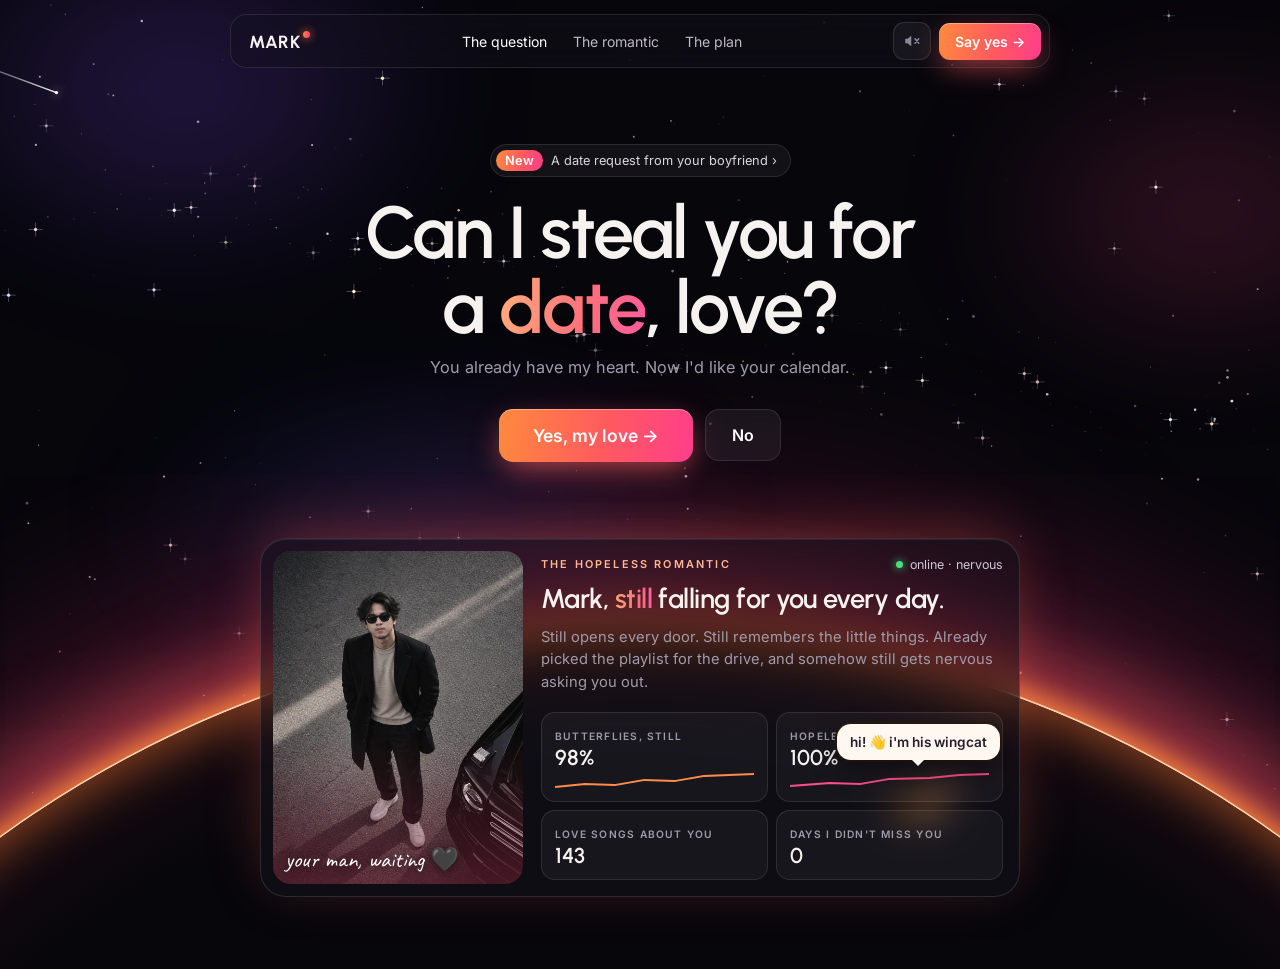
==== ask-her-out.html @ e90620e8 "Rebuild the date page: sunset sky, glass pop-ups, pixel cat Redesign the page as a date request to a" ====
<!DOCTYPE html>
<html lang="en">
<head>
    <meta charset="UTF-8">
    <meta name="viewport" content="width=device-width, initial-scale=1.0, viewport-fit=cover">
    <title>Can I Steal You for a Date? 🌅</title>
    <meta name="description" content="Your hopeless romantic has a date to plan with you.">
    <meta name="theme-color" content="#06060b">
    <meta property="og:type" content="website">
    <meta property="og:title" content="Can I steal you for a date, love? 🌅">
    <meta property="og:description" content="Your hopeless romantic has a date to plan with you.">
    <meta property="og:url" content="https://markbasa96.github.io/ask-her-out/">
    <meta property="og:image" content="https://markbasa96.github.io/ask-her-out/Pics/og.jpg">
    <meta property="og:image:width" content="1200">
    <meta property="og:image:height" content="630">
    <meta name="twitter:card" content="summary_large_image">
    <link rel="icon" href="data:image/svg+xml,<svg xmlns='http://www.w3.org/2000/svg' viewBox='0 0 100 100'><text y='.9em' font-size='90'>💌</text></svg>">
    <link rel="preconnect" href="https://fonts.googleapis.com">
    <link rel="preconnect" href="https://fonts.gstatic.com" crossorigin>
    <link href="https://fonts.googleapis.com/css2?family=Urbanist:wght@500;600;700&family=Inter:wght@400;500;600&family=Caveat:wght@600&display=swap" rel="stylesheet">
    <style>
        :root {
            --bg: #06060b;
            --ink: #f5f2ef;
            --muted: #a09bab;
            --line: rgba(255, 255, 255, 0.1);
            --glass: rgba(255, 255, 255, 0.05);
            --sun: linear-gradient(100deg, #ff8a3d 0%, #ff5a5f 55%, #ff3d8b 100%);
            --sun-text: linear-gradient(100deg, #ffb07a, #ff6f7d 60%, #ff5c9d);
            --radius: 16px;
        }

        * { margin: 0; padding: 0; box-sizing: border-box; }

        html { background: var(--bg); }

        body {
            font-family: 'Inter', system-ui, -apple-system, sans-serif;
            background: var(--bg);
            color: var(--ink);
            min-height: 100vh;
            min-height: 100svh;
            overflow-x: hidden;
            -webkit-font-smoothing: antialiased;
        }

        body.modal-open { overflow: hidden; }

        button, input, textarea { font: inherit; color: inherit; }

        :focus-visible { outline: 2px solid #ffb07a; outline-offset: 3px; }

        .sr-only {
            position: absolute; width: 1px; height: 1px; padding: 0; margin: -1px;
            overflow: hidden; clip: rect(0 0 0 0); white-space: nowrap; border: 0;
        }

        /* ---------- The sky ---------- */
        .nebula {
            position: fixed; inset: -20%; z-index: 0; pointer-events: none;
            filter: blur(60px); opacity: 0.55;
        }

        .nebula i {
            position: absolute; border-radius: 50%; mix-blend-mode: screen;
            animation: drift 38s ease-in-out infinite alternate;
        }

        .nebula i:nth-child(1) { width: 46vmax; height: 30vmax; left: 8%; top: 6%; background: radial-gradient(closest-side, rgba(120, 70, 220, 0.55), transparent); }
        .nebula i:nth-child(2) { width: 40vmax; height: 26vmax; right: 4%; top: 18%; background: radial-gradient(closest-side, rgba(255, 70, 140, 0.38), transparent); animation-duration: 46s; animation-delay: -12s; }
        .nebula i:nth-child(3) { width: 50vmax; height: 22vmax; left: 20%; top: 44%; background: radial-gradient(closest-side, rgba(40, 90, 220, 0.35), transparent); animation-duration: 54s; animation-delay: -25s; }

        @keyframes drift { to { transform: translate(6%, 4%) scale(1.15) rotate(8deg); } }

        #sky { position: fixed; inset: 0; z-index: 1; width: 100%; height: 100%; display: block; }

        .arc-glow {
            position: fixed; left: 50%; bottom: -8vh; transform: translateX(-50%);
            width: 130vmax; height: 40vh; border-radius: 50%; z-index: 2; pointer-events: none;
            background: radial-gradient(closest-side, rgba(255, 100, 80, 0.3), transparent);
            filter: blur(20px);
        }

        .arc {
            position: fixed; left: 50%; top: 70vh; z-index: 2; pointer-events: none;
            width: 170vmax; height: 170vmax; border-radius: 50%;
            transform: translateX(-50%);
            background: radial-gradient(circle at 50% 50%, #06060b 62%, #140a10 70%);
            box-shadow:
                0 -2px 0 0 rgba(255, 220, 180, 0.95),
                0 -8px 26px 2px rgba(255, 138, 61, 0.9),
                0 -34px 80px 12px rgba(255, 90, 95, 0.5),
                0 -100px 180px 40px rgba(255, 61, 139, 0.22),
                inset 0 22px 50px -10px rgba(255, 122, 47, 0.5);
            animation: rise 2.4s cubic-bezier(.2, .8, .2, 1) both, breathe 6s 2.4s ease-in-out infinite;
        }

        @keyframes rise { from { transform: translate(-50%, 22vh); opacity: 0.2; } to { transform: translate(-50%, 0); opacity: 1; } }
        @keyframes breathe { 50% { filter: brightness(1.15); } }

        .cursor-glow {
            position: fixed; left: 0; top: 0; z-index: 3; pointer-events: none;
            width: 340px; height: 340px; margin: -170px 0 0 -170px; border-radius: 50%;
            background: radial-gradient(closest-side, rgba(255, 110, 90, 0.16), transparent);
            opacity: 0; transition: opacity .4s;
        }

        /* ---------- Glass nav ---------- */
        .nav {
            position: fixed; top: 14px; left: 50%; transform: translateX(-50%); z-index: 30;
            width: min(820px, calc(100% - 24px)); height: 54px; padding: 0 8px 0 18px;
            display: flex; align-items: center; justify-content: space-between;
            border-radius: var(--radius); border: 1px solid var(--line);
            background: rgba(18, 16, 24, 0.5);
            backdrop-filter: blur(14px) saturate(140%); -webkit-backdrop-filter: blur(14px) saturate(140%);
        }

        .logo { font-family: 'Urbanist', sans-serif; font-weight: 700; font-size: 1.1rem; letter-spacing: .03em; display: flex; gap: 3px; }
        .logo i { width: 7px; height: 7px; border-radius: 50%; background: var(--sun); box-shadow: 0 0 10px #ff7a2f; }

        .nav-links { display: flex; gap: 26px; font-size: .88rem; color: #bdb8c4; }
        .nav-links span:first-child { color: #fff; }

        .nav-right { display: flex; gap: 8px; align-items: center; }

        .icon-btn {
            width: 38px; height: 38px; border-radius: 11px; display: grid; place-items: center; cursor: pointer;
            background: var(--glass); border: 1px solid var(--line); transition: background .2s;
        }

        .icon-btn:hover { background: rgba(255, 255, 255, 0.1); }

        #musicBtn { color: #8d8898; }
        #musicBtn.on { color: #ffb07a; box-shadow: 0 0 18px -4px rgba(255, 138, 61, 0.6); }
        #musicBtn .wave, #musicBtn .slash { transition: opacity .2s; }
        #musicBtn .wave { opacity: 0; }
        #musicBtn.on .wave { opacity: 1; animation: pulse 1.6s ease-in-out infinite; }
        #musicBtn.on .wave2 { animation-delay: .3s; }
        #musicBtn.on .slash { opacity: 0; }
        @keyframes pulse { 50% { opacity: .35; } }

        /* ---------- Buttons ---------- */
        .btn {
            border: 0; border-radius: 14px; padding: 15px 26px; font-weight: 600; font-size: 1rem; cursor: pointer;
            display: inline-flex; align-items: center; justify-content: center; gap: 8px;
            position: relative; overflow: hidden; color: #fff; text-decoration: none;
            transition: transform .25s cubic-bezier(.34, 1.56, .64, 1), box-shadow .25s, background .25s, opacity .25s;
        }

        .btn-sun {
            background: var(--sun);
            box-shadow: 0 10px 30px -6px rgba(255, 90, 95, 0.75), inset 0 1px 0 rgba(255, 255, 255, 0.35);
        }

        .btn-sun::after {
            content: ''; position: absolute; inset: 0; transform: translateX(-120%);
            background: linear-gradient(100deg, transparent 30%, rgba(255, 255, 255, 0.35) 50%, transparent 70%);
        }

        .btn-sun:hover::after { animation: shine .9s ease; }
        .btn-sun:hover { box-shadow: 0 14px 40px -6px rgba(255, 90, 95, 0.9), inset 0 1px 0 rgba(255, 255, 255, 0.35); }
        .btn-sun:active { transform: scale(.97); }
        @keyframes shine { to { transform: translateX(120%); } }

        .btn-glass {
            background: rgba(255, 255, 255, 0.06); border: 1px solid var(--line);
            backdrop-filter: blur(8px); -webkit-backdrop-filter: blur(8px);
        }

        .btn-glass:hover { background: rgba(255, 255, 255, 0.1); }
        .btn-small { padding: 10px 16px; font-size: .88rem; border-radius: 11px; }

        /* ---------- Hero ---------- */
        main {
            position: relative; z-index: 6; pointer-events: none;
            padding: clamp(104px, 16vh, 150px) 16px 72px;
            display: flex; flex-direction: column; align-items: center; text-align: center;
        }

        /* Let taps through the empty parts of the page so the cat can be petted behind the words */
        main > * { pointer-events: auto; }

        .badge {
            display: inline-flex; align-items: center; gap: 8px; font-size: .8rem; color: #dcd6e2;
            padding: 5px 13px 5px 5px; border-radius: 99px; border: 1px solid var(--line);
            background: var(--glass); backdrop-filter: blur(8px); -webkit-backdrop-filter: blur(8px);
        }

        .badge em { font-style: normal; font-weight: 600; color: #fff; background: var(--sun); padding: 3px 9px; border-radius: 99px; }

        h1 {
            font-family: 'Urbanist', sans-serif; font-weight: 600;
            font-size: clamp(2.5rem, 7vw, 4.6rem); line-height: 1.02; letter-spacing: -.03em;
            margin: 18px auto 12px; max-width: 13ch;
        }

        h1 span, .grad { background: var(--sun-text); -webkit-background-clip: text; background-clip: text; color: transparent; }

        .lead { color: var(--muted); font-size: 1.02rem; }

        .answer { position: relative; margin-top: 28px; min-height: 60px; display: flex; gap: 12px; justify-content: center; align-items: center; }

        #yesBtn { font-size: 1.1rem; padding: 16px 34px; transform: scale(var(--grow, 1)); }

        #noBtn { transform: scale(var(--shrink, 1)) rotate(var(--tilt, 0deg)); }
        #noBtn.dodging { position: fixed; z-index: 25; margin: 0; transition: left .28s cubic-bezier(.34, 1.56, .64, 1), top .28s cubic-bezier(.34, 1.56, .64, 1), transform .25s; }

        .no-talk { margin-top: 14px; min-height: 1.4em; font-size: .92rem; font-weight: 600; color: #ffc6b0; }
        .no-talk.pop { animation: pop .35s cubic-bezier(.34, 1.56, .64, 1); }
        @keyframes pop { from { transform: scale(.7); opacity: 0; } }

        /* ---------- The hopeless romantic card ---------- */
        .me-card {
            margin-top: 38px; width: min(760px, 100%); padding: 12px;
            display: grid; grid-template-columns: 250px 1fr; gap: 14px; text-align: left;
            border-radius: 26px; border: 1px solid rgba(255, 255, 255, 0.12);
            background: rgba(22, 20, 28, 0.55);
            backdrop-filter: blur(18px) saturate(140%); -webkit-backdrop-filter: blur(18px) saturate(140%);
            box-shadow: 0 -10px 60px -10px rgba(255, 100, 80, 0.35), inset 0 1px 0 rgba(255, 255, 255, 0.08);
        }

        .me-photo { position: relative; border-radius: 18px; overflow: hidden; aspect-ratio: 3 / 4; }
        .me-photo img { width: 100%; height: 100%; object-fit: cover; object-position: 50% 20%; display: block; transition: transform 6s ease; }
        .me-card:hover .me-photo img { transform: scale(1.05); }
        .me-photo::after {
            content: ''; position: absolute; inset: 0; pointer-events: none;
            background: linear-gradient(180deg, transparent 55%, rgba(255, 70, 110, 0.25)), linear-gradient(0deg, rgba(6, 6, 11, 0.55), transparent 35%);
        }

        .me-photo figcaption {
            position: absolute; left: 12px; bottom: 10px; z-index: 1;
            font-family: 'Caveat', cursive; font-size: 1.45rem; color: #fff; text-shadow: 0 2px 10px rgba(0, 0, 0, 0.6);
        }

        .me-body { display: flex; flex-direction: column; gap: 12px; padding: 6px 4px 4px; }
        .me-head { display: flex; align-items: center; justify-content: space-between; gap: 10px; }
        .kicker { font-size: .68rem; letter-spacing: .2em; text-transform: uppercase; font-weight: 600; color: #ffb895; }
        .me-body h2 { font-family: 'Urbanist', sans-serif; font-weight: 600; font-size: 1.7rem; letter-spacing: -.02em; line-height: 1.1; }
        .online { display: inline-flex; align-items: center; gap: 7px; font-size: .78rem; color: #cfc9d6; white-space: nowrap; }
        .online i { width: 7px; height: 7px; border-radius: 50%; background: #4ade80; box-shadow: 0 0 8px #4ade80; animation: blink 2s infinite; }
        @keyframes blink { 50% { opacity: .4; } }
        .me-body p { color: var(--muted); font-size: .92rem; line-height: 1.55; }

        .stats { display: grid; grid-template-columns: 1fr 1fr; gap: 8px; margin-top: auto; }
        .stat { border-radius: 14px; padding: 11px 13px; background: rgba(255, 255, 255, 0.04); border: 1px solid var(--line); }
        .stat small { font-size: .64rem; letter-spacing: .12em; text-transform: uppercase; color: var(--muted); font-weight: 600; }
        .stat b { display: block; font-family: 'Urbanist', sans-serif; font-weight: 600; font-size: 1.35rem; }
        .stat svg { display: block; width: 100%; height: 18px; margin-top: 2px; }

        /* ---------- Pixel cat ---------- */
        .cat {
            position: fixed; left: 0; top: 0; z-index: 5; width: 80px; height: 56px;
            cursor: pointer; touch-action: manipulation; will-change: transform;
        }

        /* In front of the words it lets taps pass through, so it never blocks the buttons */
        .cat.front { z-index: 26; pointer-events: none; }
        .cat canvas { width: 100%; height: 100%; image-rendering: pixelated; image-rendering: crisp-edges; display: block; filter: drop-shadow(0 4px 6px rgba(0, 0, 0, 0.5)); }
        .cat.left canvas { transform: scaleX(-1); }

        .bubble {
            position: fixed; left: 0; top: 0; z-index: 27; width: max-content; max-width: 210px;
            padding: 9px 13px; border-radius: 14px; font-size: .85rem; font-weight: 600; line-height: 1.35; text-align: left;
            color: #2a1d2c; background: #fff8f1;
            box-shadow: 0 10px 26px rgba(0, 0, 0, 0.45), 0 0 0 2px #2a1a12;
            transform: scale(.6); transform-origin: var(--tail, 50%) 100%;
            opacity: 0; pointer-events: none; transition: opacity .2s, transform .3s cubic-bezier(.34, 1.56, .64, 1);
            font-family: 'Inter', sans-serif;
        }

        .bubble::after {
            content: ''; position: absolute; top: 100%; left: var(--tail, 50%); margin-left: -6px;
            border: 6px solid transparent; border-top-color: #fff8f1;
        }

        .bubble.show { opacity: 1; transform: scale(1); }
        .bubble.below { transform-origin: var(--tail, 50%) 0; }
        .bubble.below::after { top: auto; bottom: 100%; border-top-color: transparent; border-bottom-color: #fff8f1; }

        /* ---------- Glass modals ---------- */
        .modal {
            position: fixed; inset: 0; z-index: 50; display: grid; place-items: center; padding: 16px;
            background: rgba(5, 5, 8, 0.35);
            backdrop-filter: blur(12px) saturate(120%); -webkit-backdrop-filter: blur(12px) saturate(120%);
            opacity: 0; visibility: hidden; transition: opacity .35s, visibility .35s;
        }

        .modal.open { opacity: 1; visibility: visible; }

        .panel {
            position: relative; width: min(440px, 100%); max-height: calc(100svh - 32px); overflow-y: auto;
            padding: 22px 20px 20px; border-radius: 28px;
            border: 1px solid rgba(255, 255, 255, 0.13);
            background: linear-gradient(180deg, rgba(42, 34, 46, 0.66), rgba(20, 18, 26, 0.78));
            backdrop-filter: blur(26px) saturate(150%); -webkit-backdrop-filter: blur(26px) saturate(150%);
            box-shadow: 0 30px 80px -20px rgba(0, 0, 0, 0.75), 0 0 70px -20px rgba(255, 90, 95, 0.45), inset 0 1px 0 rgba(255, 255, 255, 0.12);
            transform: translateY(30px) scale(.96); transition: transform .5s cubic-bezier(.34, 1.56, .64, 1);
            scrollbar-width: thin; scrollbar-color: rgba(255, 255, 255, .2) transparent;
        }

        .modal.open .panel { transform: none; }

        .close-x {
            position: absolute; top: 14px; right: 14px; width: 34px; height: 34px; border-radius: 50%;
            border: 1px solid var(--line); background: var(--glass); cursor: pointer; font-size: 1rem; z-index: 2;
        }

        .panel h2 { font-family: 'Urbanist', sans-serif; font-weight: 600; font-size: 1.75rem; letter-spacing: -.02em; line-height: 1.1; }
        .panel .sub { color: var(--muted); font-size: .9rem; margin-top: 4px; }

        .sticker {
            display: block; border-radius: 16px; object-fit: cover; background: #222;
            border: 4px solid #fff8f1; box-shadow: 0 14px 30px -8px rgba(0, 0, 0, 0.6);
        }

        /* pretty please */
        .please { text-align: center; }
        .please .sticker { width: 172px; height: 148px; margin: 4px auto 16px; transform: rotate(-4deg); animation: wobble 2.4s ease-in-out infinite; }
        @keyframes wobble { 50% { transform: rotate(3deg) scale(1.03); } }
        .please .btn { width: 100%; margin-top: 18px; }

        /* planner */
        .plan-head { display: flex; gap: 14px; align-items: center; padding-right: 36px; }
        .plan-head .sticker { width: 104px; height: 88px; flex: none; transform: rotate(-5deg); border-width: 3px; }

        .label { display: block; font-size: .68rem; letter-spacing: .16em; text-transform: uppercase; font-weight: 600; color: var(--muted); margin: 18px 0 9px; }

        .chips { display: flex; gap: 8px; overflow-x: auto; padding: 2px 2px 6px; margin: 0 -20px; padding-left: 20px; padding-right: 20px; scroll-snap-type: x mandatory; scrollbar-width: none; }
        .chips::-webkit-scrollbar { display: none; }

        .choice { position: relative; flex: none; scroll-snap-align: start; }
        .choice input { position: absolute; opacity: 0; pointer-events: none; }
        .choice span {
            display: flex; align-items: center; justify-content: center; gap: 8px; cursor: pointer;
            border-radius: 14px; border: 1px solid var(--line); background: var(--glass);
            transition: background .2s, border-color .2s, transform .2s, box-shadow .2s;
        }

        .choice span:hover { background: rgba(255, 255, 255, 0.09); }
        .choice input:focus-visible + span { outline: 2px solid #ffb07a; outline-offset: 2px; }

        .day span { flex-direction: column; gap: 0; width: 56px; padding: 9px 0; }
        .day small { font-size: .62rem; letter-spacing: .08em; text-transform: uppercase; color: var(--muted); }
        .day b { font-family: 'Urbanist', sans-serif; font-weight: 600; font-size: 1.25rem; }
        .day em { font-style: normal; font-size: .58rem; color: var(--muted); }
        .day input:checked + span { background: var(--sun); border-color: transparent; box-shadow: 0 8px 22px -6px rgba(255, 90, 95, .85); transform: translateY(-2px); }
        .day input:checked + span small, .day input:checked + span em { color: #ffe6e0; }

        .tiles { display: grid; grid-template-columns: 1fr 1fr; gap: 8px; }
        .tile span { justify-content: flex-start; padding: 12px 13px; font-size: .92rem; }
        .tile input:checked + span { border-color: rgba(255, 120, 95, 0.9); background: rgba(255, 90, 95, 0.14); box-shadow: inset 0 0 22px rgba(255, 90, 95, 0.15); }

        .times { display: flex; gap: 7px; flex-wrap: wrap; }
        .time span { padding: 8px 14px; border-radius: 99px; font-size: .86rem; }
        .time input:checked + span { background: #f5f2ef; color: #16131a; font-weight: 600; border-color: transparent; }

        .field {
            width: 100%; padding: 13px 14px; border-radius: 14px; font-size: .95rem;
            border: 1px solid var(--line); background: rgba(0, 0, 0, 0.25); outline: none;
            transition: border-color .2s, box-shadow .2s;
        }

        .field::placeholder { color: #75707f; }
        .field:focus { border-color: rgba(255, 120, 95, 0.8); box-shadow: 0 0 0 4px rgba(255, 90, 95, 0.15); }
        textarea.field { resize: vertical; min-height: 70px; }
        input[type="time"].field { color-scheme: dark; margin-top: 9px; }
        .hidden { display: none !important; }

        .submit { width: 100%; margin-top: 20px; }
        .submit.waiting { background: rgba(255, 255, 255, 0.08); box-shadow: none; color: #d9d3de; }
        .form-error { margin-top: 10px; font-size: .84rem; color: #ffb0a0; min-height: 1.2em; text-align: center; }

        /* ticket */
        .ticket-top { text-align: center; }
        .ticket-top .sticker { width: 150px; height: 148px; margin: 0 auto 14px; transform: rotate(3deg); }

        .ticket { margin-top: 18px; border-radius: 20px; overflow: hidden; border: 1px solid rgba(255, 255, 255, 0.13); background: rgba(255, 255, 255, 0.05); text-align: left; }
        .ticket-head {
            display: flex; gap: 12px; align-items: center; padding: 14px;
            background: radial-gradient(120% 140% at 0% 0%, rgba(255, 122, 47, 0.35), transparent 60%), radial-gradient(100% 140% at 100% 100%, rgba(255, 61, 139, 0.3), transparent 60%);
        }

        .ticket-head img { width: 56px; height: 56px; border-radius: 16px; object-fit: cover; border: 1px solid rgba(255, 255, 255, 0.3); }
        .admit { font-size: .6rem; letter-spacing: .22em; font-weight: 700; color: #ffc2a6; }
        .ticket-head h3 { font-family: 'Urbanist', sans-serif; font-weight: 600; font-size: 1.35rem; }

        .perf { position: relative; border-top: 1.5px dashed rgba(255, 255, 255, 0.2); margin: 0 12px; }
        .perf::before, .perf::after { content: ''; position: absolute; top: -10px; width: 20px; height: 20px; border-radius: 50%; background: #1a1720; border: 1px solid rgba(255, 255, 255, 0.13); }
        .perf::before { left: -23px; }
        .perf::after { right: -23px; }

        .ticket-grid { display: grid; grid-template-columns: 1fr 1fr; gap: 12px; padding: 14px; }
        .ticket-grid small { display: block; font-size: .58rem; letter-spacing: .16em; text-transform: uppercase; font-weight: 600; color: var(--muted); }
        .ticket-grid b { font-weight: 600; font-size: .98rem; }
        .ticket-note { grid-column: 1 / -1; font-family: 'Caveat', cursive; font-size: 1.3rem; color: #ffd7c8; line-height: 1.2; }

        .ticket-actions { display: grid; gap: 9px; margin-top: 16px; }
        .send-status { margin-top: 12px; font-size: .82rem; text-align: center; color: var(--muted); min-height: 1.2em; }
        .send-status.ok { color: #86efac; }
        .send-status.err { color: #ffb0a0; }
        .send-status button { background: none; border: 0; color: #ffd0b8; text-decoration: underline; cursor: pointer; font-weight: 600; }

        /* ---------- Celebration bits ---------- */
        .confetti {
            position: fixed; top: -14px; z-index: 60; width: 7px; height: 13px; border-radius: 2px; pointer-events: none;
            animation: fall var(--d, 3s) cubic-bezier(.25, .46, .45, .94) forwards;
        }

        @keyframes fall {
            to { transform: translate(var(--x, 0), 105vh) rotate(var(--r, 540deg)); opacity: .2; }
        }

        .float-heart { position: fixed; bottom: -30px; z-index: 60; pointer-events: none; font-size: 1.6rem; animation: floatUp var(--d, 3.5s) ease-out forwards; }
        @keyframes floatUp { to { transform: translate(var(--x, 0), -95vh) rotate(var(--r, 20deg)); opacity: 0; } }

        /* Hidden YouTube player for the music */
        #player { position: fixed; left: -9999px; top: -9999px; width: 1px; height: 1px; opacity: 0; pointer-events: none; }

        /* ---------- Phones ---------- */
        @media (max-width: 720px) {
            .nav-links { display: none; }
            .me-card { grid-template-columns: 1fr; border-radius: 24px; }
            .me-photo { aspect-ratio: 4 / 5; }
            .me-body h2 { font-size: 1.5rem; }
            .panel { padding: 20px 18px 18px; border-radius: 26px; }
            .chips { margin: 0 -18px; padding-left: 18px; padding-right: 18px; }
            .cat { width: 64px; height: 45px; }
        }

        @media (hover: none) { .cursor-glow { display: none; } }

        @media (prefers-reduced-motion: reduce) {
            *, *::before, *::after { animation-duration: .01ms !important; animation-iteration-count: 1 !important; transition-duration: .01ms !important; }
        }
    </style>
</head>
<body>
    <div class="nebula" aria-hidden="true"><i></i><i></i><i></i></div>
    <canvas id="sky" aria-hidden="true"></canvas>
    <div class="arc-glow" aria-hidden="true"></div>
    <div class="arc" aria-hidden="true"></div>
    <div class="cursor-glow" id="cursorGlow" aria-hidden="true"></div>

    <header class="nav">
        <div class="logo">MARK<i></i></div>
        <nav class="nav-links" aria-hidden="true"><span>The question</span><span>The romantic</span><span>The plan</span></nav>
        <div class="nav-right">
            <button class="icon-btn" id="musicBtn" type="button" aria-label="Play music" aria-pressed="false" title="Music">
                <svg class="spk" viewBox="0 0 24 24" width="18" height="18" fill="none" stroke="currentColor" stroke-width="2" stroke-linecap="round" stroke-linejoin="round" aria-hidden="true">
                    <path d="M11 5 6 9H3v6h3l5 4V5z" fill="currentColor" stroke="none"/>
                    <path class="wave" d="M15.5 8.5a5 5 0 0 1 0 7"/>
                    <path class="wave wave2" d="M18.5 5.5a9 9 0 0 1 0 13"/>
                    <path class="slash" d="m16 9 5 6m0-6-5 6"/>
                </svg>
            </button>
            <button class="btn btn-sun btn-small" type="button" data-yes>Say yes →</button>
        </div>
    </header>

    <main>
        <div class="badge"><em>New</em> A date request from your boyfriend ›</div>
        <h1>Can I steal you for a <span>date</span>, love?</h1>
        <p class="lead">You already have my heart. Now I'd like your calendar.</p>

        <div class="answer">
            <button class="btn btn-sun" id="yesBtn" type="button" data-yes>Yes, my love →</button>
            <button class="btn btn-glass" id="noBtn" type="button">No</button>
        </div>
        <p class="no-talk" id="noTalk" aria-live="polite"></p>

        <section class="me-card" aria-label="About Mark">
            <figure class="me-photo">
                <img src="Pics/mark.jpg" alt="Mark in a black coat, looking up hopefully" width="480" height="720">
                <figcaption>your man, waiting 🖤</figcaption>
            </figure>
            <div class="me-body">
                <div class="me-head">
                    <span class="kicker">The hopeless romantic</span>
                    <span class="online"><i></i>online · nervous</span>
                </div>
                <h2>Mark, <span class="grad">still</span> falling for you every day.</h2>
                <p>Still opens every door. Still remembers the little things. Already picked the playlist for the drive, and somehow still gets nervous asking you out.</p>
                <div class="stats">
                    <div class="stat"><small>Butterflies, still</small><b data-count="98" data-suffix="%">0%</b>
                        <svg viewBox="0 0 100 18" preserveAspectRatio="none"><polyline fill="none" stroke="#ff8a4a" stroke-width="1.8" points="0,15 15,12 30,13 45,8 60,9 75,4 100,2"/></svg></div>
                    <div class="stat"><small>Hopeless romantic</small><b data-count="100" data-suffix="%">0%</b>
                        <svg viewBox="0 0 100 18" preserveAspectRatio="none"><polyline fill="none" stroke="#ff4f8b" stroke-width="1.8" points="0,14 20,11 35,12 50,7 70,6 85,3 100,2"/></svg></div>
                    <div class="stat"><small>Love songs about you</small><b data-count="143">0</b></div>
                    <div class="stat"><small>Days I didn't miss you</small><b>0</b></div>
                </div>
            </div>
        </section>
    </main>

    <!-- The pixel cat that wanders around and talks to her -->
    <div class="cat" id="cat" role="button" tabindex="0" aria-label="A little pixel cat. Tap it to hear what it says.">
        <canvas width="20" height="14"></canvas>
    </div>
    <div class="bubble" id="bubble" aria-live="polite"></div>

    <!-- "Pretty please" pop-up when she catches the No button -->
    <div class="modal" id="pleaseModal" role="dialog" aria-modal="true" aria-labelledby="pleaseTitle">
        <div class="panel please">
            <img class="sticker" src="Pics/cat-heart.jpg" alt="A kitten holding out a pink heart" width="172" height="148">
            <h2 id="pleaseTitle">Wait… you caught it? 🥺</h2>
            <p class="sub">This little one saved you a heart. Please don't leave your man hanging.</p>
            <button class="btn btn-sun" type="button" id="prettyPleaseBtn">Okay fine, yes 💕</button>
        </div>
    </div>

    <!-- The date planner -->
    <div class="modal" id="planModal" role="dialog" aria-modal="true" aria-labelledby="planTitle">
        <form class="panel" id="planForm" novalidate>
            <button class="close-x" type="button" data-close aria-label="Close">✕</button>
            <div class="plan-head">
                <img class="sticker" src="Pics/cat-chef.jpg" alt="A cat in a chef hat. Today's menu: love and care." width="174" height="148">
                <div>
                    <h2 id="planTitle">YAY! Let's plan our date 💕</h2>
                    <p class="sub">Pick whatever feels right, love. I'll make it happen.</p>
                </div>
            </div>

            <span class="label" id="dayLabel">Pick a day</span>
            <div class="chips" id="days" role="radiogroup" aria-labelledby="dayLabel"></div>

            <span class="label" id="planLabel">What are we doing?</span>
            <div class="tiles" role="radiogroup" aria-labelledby="planLabel">
                <label class="choice tile"><input type="radio" name="plan" value="Coffee ☕"><span>☕ Coffee</span></label>
                <label class="choice tile"><input type="radio" name="plan" value="Dinner 🍝"><span>🍝 Dinner</span></label>
                <label class="choice tile"><input type="radio" name="plan" value="A movie 🎬"><span>🎬 A movie</span></label>
                <label class="choice tile"><input type="radio" name="plan" value="Surprise me ✨"><span>✨ Surprise me</span></label>
            </div>

            <span class="label" id="timeLabel">What time?</span>
            <div class="times" role="radiogroup" aria-labelledby="timeLabel">
                <label class="choice time"><input type="radio" name="time" value="10:00"><span>10 AM</span></label>
                <label class="choice time"><input type="radio" name="time" value="15:00"><span>3 PM</span></label>
                <label class="choice time"><input type="radio" name="time" value="18:00"><span>6 PM</span></label>
                <label class="choice time"><input type="radio" name="time" value="19:00"><span>7 PM</span></label>
                <label class="choice time"><input type="radio" name="time" value="other"><span>Other</span></label>
            </div>
            <input class="field hidden" type="time" id="otherTime" aria-label="Pick a time">

            <label class="label" for="email">Your email</label>
            <input class="field" type="email" id="email" name="email" placeholder="you@email.com" autocomplete="email" required>

            <label class="label" for="note">Anything you'd like to say? 💌</label>
            <textarea class="field" id="note" name="note" placeholder="(optional)" maxlength="500"></textarea>

            <button class="btn btn-sun submit" type="submit" id="submitBtn">Lock it in →</button>
            <p class="form-error" id="formError" aria-live="polite"></p>
        </form>
    </div>

    <!-- The date ticket -->
    <div class="modal" id="ticketModal" role="dialog" aria-modal="true" aria-labelledby="ticketTitle">
        <div class="panel">
            <button class="close-x" type="button" data-close aria-label="Close">✕</button>
            <div class="ticket-top">
                <img class="sticker" src="Pics/cat-kiss.jpg" alt="Two cats, one kissing the other on the cheek" width="235" height="232">
                <h2 id="ticketTitle">It's a date. 🌅</h2>
                <p class="sub">Keep this, love. I'll be the one smiling at the door.</p>
            </div>
            <div class="ticket">
                <div class="ticket-head">
                    <img src="Pics/cat-hearts.jpg" alt="" width="183" height="148">
                    <div><div class="admit">ADMIT TWO</div><h3>Our Date</h3></div>
                </div>
                <div class="perf"></div>
                <div class="ticket-grid">
                    <div><small>When</small><b id="tWhen"></b></div>
                    <div><small>Time</small><b id="tTime"></b></div>
                    <div><small>Plan</small><b id="tPlan"></b></div>
                    <div><small>With</small><b>Mark 🖤</b></div>
                    <div class="ticket-note hidden" id="tNote"></div>
                </div>
            </div>
            <div class="ticket-actions">
                <a class="btn btn-sun" id="gcalLink" href="#" target="_blank" rel="noopener">📅 Add to Google Calendar</a>
                <button class="btn btn-glass" type="button" id="icsBtn">Save for iPhone / Outlook</button>
            </div>
            <p class="send-status" id="sendStatus" aria-live="polite"></p>
        </div>
    </div>

    <div id="player"></div>

    <script>
    (() => {
        const MARK_EMAIL = 'joemarkloarbasa96@gmail.com';
        const FORMSPREE_URL = 'https://formspree.io/f/xoeqarab';
        const SONG_ID = 'RgOIt-jOz-k';

        const $ = (s, root = document) => root.querySelector(s);
        const rand = (a, b) => a + Math.random() * (b - a);
        const pick = arr => arr[Math.floor(Math.random() * arr.length)];
        const reduceMotion = matchMedia('(prefers-reduced-motion: reduce)').matches;
        let saidYes = false;

        /* ================= Sky ================= */
        const sky = (() => {
            const cv = $('#sky'), ctx = cv.getContext('2d');
            const TINTS = ['255,255,255', '255,236,214', '214,226,255', '255,214,228'];
            let W, H, DPR, stars = [], meteors = [], embers = [], sparks = [], heart = null;
            let px = 0, py = 0, tx = 0, ty = 0;

            function resize() {
                DPR = Math.min(devicePixelRatio || 1, 2);
                W = cv.width = innerWidth * DPR;
                H = cv.height = innerHeight * DPR;
                const n = Math.round(innerWidth * innerHeight / 2600);
                stars = Array.from({ length: n }, () => {
                    const depth = Math.random() ** 2;
                    let x = Math.random() * W, y = Math.random() * H;
                    // Bias some stars into a diagonal "milky way" band
                    if (Math.random() < 0.35) {
                        const t = Math.random();
                        x = t * W;
                        y = (0.15 + t * 0.35) * H + rand(-0.08, 0.08) * H;
                    }
                    return { x, y, depth, r: (0.35 + depth * 1.4) * DPR, tw: rand(0, 6.3), ts: rand(0.6, 2.2), tint: pick(TINTS), vx: (0.02 + depth * 0.08) * DPR };
                });
            }

            function spawnMeteor(big) {
                const fromLeft = Math.random() < 0.5;
                const ang = rand(20, 38) * Math.PI / 180;
                const speed = (big ? rand(7, 9) : rand(10, 15)) * DPR;
                meteors.push({
                    x: (fromLeft ? rand(-0.1, 0.6) : rand(0.4, 1.1)) * W,
                    y: rand(-0.05, 0.35) * H,
                    vx: Math.cos(ang) * speed * (fromLeft ? 1 : -1),
                    vy: Math.sin(ang) * speed,
                    len: (big ? rand(260, 380) : rand(130, 230)) * DPR,
                    life: 0, max: big ? 150 : rand(55, 85), big,
                    hue: big ? '255,170,120' : '255,255,255'
                });
            }

            // A constellation that draws itself into a heart, glows, then fades
            function spawnHeart() {
                const cx = rand(0.15, 0.85) * W, cy = rand(0.1, 0.3) * H, s = rand(38, 56) * DPR, pts = [];
                for (let i = 0; i < 12; i++) {
                    const t = i / 12 * Math.PI * 2;
                    pts.push([
                        cx + s * Math.sin(t) ** 3,
                        cy - s * (13 * Math.cos(t) - 5 * Math.cos(2 * t) - 2 * Math.cos(3 * t) - Math.cos(4 * t)) / 16
                    ]);
                }
                heart = { pts, t: 0 };
            }

            function burst(x, y, n = 18) {
                for (let i = 0; i < n; i++) {
                    const a = Math.random() * Math.PI * 2, v = rand(1, 4) * DPR;
                    sparks.push({ x: x * DPR, y: y * DPR, vx: Math.cos(a) * v, vy: Math.sin(a) * v - DPR, life: 0, max: rand(40, 70), heart: Math.random() < 0.35 });
                }
            }

            function drawHeartGlyph(x, y, s, a) {
                ctx.save();
                ctx.translate(x, y); ctx.scale(s, s); ctx.globalAlpha = a;
                ctx.fillStyle = '#ff6f8f';
                ctx.beginPath(); ctx.moveTo(0, 3);
                ctx.bezierCurveTo(-6, -2, -3, -7, 0, -3.5);
                ctx.bezierCurveTo(3, -7, 6, -2, 0, 3);
                ctx.fill();
                ctx.restore();
            }

            let last = 0, nextMeteor = 600, nextComet = 5000, nextHeart = 3500;

            function frame(ts) {
                const dt = Math.min(ts - last, 50) || 16;
                last = ts;
                ctx.clearRect(0, 0, W, H);
                px += (tx - px) * 0.04;
                py += (ty - py) * 0.04;

                for (const s of stars) {
                    s.x += s.vx * dt / 16;
                    if (s.x > W + 4) s.x = -4;
                    s.tw += s.ts * dt / 1000;
                    const a = (0.35 + 0.65 * (0.5 + 0.5 * Math.sin(s.tw))) * (0.4 + s.depth * 0.6);
                    const x = s.x + px * s.depth * 30 * DPR, y = s.y + py * s.depth * 20 * DPR;
                    ctx.fillStyle = `rgba(${s.tint},${a})`;
                    ctx.beginPath(); ctx.arc(x, y, s.r, 0, 7); ctx.fill();
                    if (s.depth > 0.75) {
                        ctx.strokeStyle = `rgba(${s.tint},${a * 0.5})`;
                        ctx.lineWidth = 0.6 * DPR;
                        ctx.beginPath();
                        ctx.moveTo(x - s.r * 4, y); ctx.lineTo(x + s.r * 4, y);
                        ctx.moveTo(x, y - s.r * 4); ctx.lineTo(x, y + s.r * 4);
                        ctx.stroke();
                    }
                }

                if (reduceMotion) return;

                if ((nextHeart -= dt) < 0) { spawnHeart(); nextHeart = rand(11000, 16000); }
                if (heart) {
                    heart.t += dt;
                    const draw = Math.min(heart.t / 2200, 1);
                    const fade = heart.t > 5200 ? 1 - (heart.t - 5200) / 1500 : 1;
                    if (fade <= 0) heart = null;
                    else {
                        const p = heart.pts, segs = draw * p.length, whole = Math.floor(segs);
                        ctx.strokeStyle = `rgba(255,190,210,${0.45 * fade})`;
                        ctx.lineWidth = DPR;
                        ctx.beginPath();
                        for (let i = 0; i < whole; i++) {
                            const a = p[i], b = p[(i + 1) % p.length];
                            ctx.moveTo(a[0], a[1]); ctx.lineTo(b[0], b[1]);
                        }
                        if (whole < p.length) {
                            const a = p[whole], b = p[(whole + 1) % p.length], f = segs - whole;
                            ctx.moveTo(a[0], a[1]); ctx.lineTo(a[0] + (b[0] - a[0]) * f, a[1] + (b[1] - a[1]) * f);
                        }
                        ctx.stroke();
                        ctx.shadowColor = '#ff8fb0'; ctx.shadowBlur = 10 * DPR;
                        ctx.fillStyle = `rgba(255,235,240,${0.9 * fade})`;
                        for (const [x, y] of p) { ctx.beginPath(); ctx.arc(x, y, 1.6 * DPR, 0, 7); ctx.fill(); }
                        ctx.shadowBlur = 0;
                    }
                }

                if ((nextMeteor -= dt) < 0) { spawnMeteor(false); nextMeteor = rand(900, 2600); }
                if ((nextComet -= dt) < 0) { spawnMeteor(true); nextComet = rand(7000, 11000); }
                meteors = meteors.filter(m => {
                    m.life += dt / 16; m.x += m.vx * dt / 16; m.y += m.vy * dt / 16;
                    const k = m.life / m.max, a = k < 0.15 ? k / 0.15 : 1 - (k - 0.15) / 0.85;
                    if (a <= 0) return false;
                    const sp = Math.hypot(m.vx, m.vy), ux = m.vx / sp, uy = m.vy / sp;
                    const g = ctx.createLinearGradient(m.x, m.y, m.x - ux * m.len, m.y - uy * m.len);
                    g.addColorStop(0, `rgba(255,255,255,${a})`);
                    g.addColorStop(0.25, `rgba(${m.hue},${a * 0.5})`);
                    g.addColorStop(1, 'rgba(255,120,120,0)');
                    ctx.strokeStyle = g; ctx.lineWidth = (m.big ? 2.6 : 1.5) * DPR; ctx.lineCap = 'round';
                    ctx.beginPath(); ctx.moveTo(m.x, m.y); ctx.lineTo(m.x - ux * m.len, m.y - uy * m.len); ctx.stroke();
                    ctx.fillStyle = `rgba(255,255,255,${a})`;
                    ctx.shadowColor = m.big ? '#ffb27a' : '#fff'; ctx.shadowBlur = (m.big ? 24 : 10) * DPR;
                    ctx.beginPath(); ctx.arc(m.x, m.y, (m.big ? 3.2 : 1.7) * DPR, 0, 7); ctx.fill();
                    ctx.shadowBlur = 0;
                    if (m.big && Math.random() < 0.6) {
                        sparks.push({ x: m.x - ux * rand(0, 40) * DPR, y: m.y - uy * rand(0, 40) * DPR, vx: rand(-0.4, 0.4) * DPR, vy: rand(-0.2, 0.6) * DPR, life: 0, max: rand(30, 60), warm: true });
                    }
                    return true;
                });

                // Embers drifting up out of the sunset
                if (embers.length < 40 && Math.random() < 0.25) {
                    embers.push({ x: rand(0.1, 0.9) * W, y: H * rand(0.72, 0.9), vy: -rand(0.15, 0.45) * DPR, sway: rand(0, 6), r: rand(0.6, 1.8) * DPR, life: 0, max: rand(300, 600) });
                }
                embers = embers.filter(e => {
                    e.life += dt / 16; e.y += e.vy * dt / 16; e.sway += 0.02;
                    if (e.life > e.max) return false;
                    const a = Math.sin(Math.PI * e.life / e.max);
                    ctx.fillStyle = `rgba(255,${150 + (e.r * 30 | 0)},120,${a * 0.8})`;
                    ctx.shadowColor = '#ff7a4a'; ctx.shadowBlur = 8 * DPR;
                    ctx.beginPath(); ctx.arc(e.x + Math.sin(e.sway) * 8 * DPR, e.y, e.r, 0, 7); ctx.fill();
                    ctx.shadowBlur = 0;
                    return true;
                });

                sparks = sparks.filter(p => {
                    p.life += dt / 16; p.x += p.vx; p.y += p.vy; p.vy += 0.03 * DPR; p.vx *= 0.98;
                    const a = 1 - p.life / p.max;
                    if (a <= 0) return false;
                    if (p.heart) drawHeartGlyph(p.x, p.y, 1.1 * DPR, a);
                    else {
                        ctx.fillStyle = p.warm ? `rgba(255,190,140,${a})` : `rgba(255,240,250,${a})`;
                        ctx.beginPath(); ctx.arc(p.x, p.y, 1.3 * DPR, 0, 7); ctx.fill();
                    }
                    return true;
                });

                requestAnimationFrame(frame);
            }

            addEventListener('resize', () => { resize(); if (reduceMotion) frame(0); });
            addEventListener('pointermove', e => { tx = e.clientX / innerWidth - 0.5; ty = e.clientY / innerHeight - 0.5; });
            resize();
            requestAnimationFrame(frame);
            return { burst };
        })();

        // Soft glow that follows the cursor, and sparkles where she taps the sky
        const glow = $('#cursorGlow');
        addEventListener('pointermove', e => {
            if (e.pointerType !== 'mouse') return;
            glow.style.opacity = 1;
            glow.style.transform = `translate(${e.clientX}px, ${e.clientY}px)`;
        });
        addEventListener('pointerdown', e => {
            if (e.target.closest('button, a, input, textarea, label, .panel, .nav, .me-card, .cat')) return;
            sky.burst(e.clientX, e.clientY);
        });

        /* ================= Music ================= */
        // The song starts as soon as the page opens and loops forever. Browsers won't play sound
        // before the first tap, so if it's blocked it starts silently and turns the sound on at her first tap.
        const musicBtn = $('#musicBtn');
        const VOLUME = 35;
        let player, playerReady = false, userMuted = false, heard = false;

        const ytTag = document.createElement('script');
        ytTag.src = 'https://www.youtube.com/iframe_api';
        document.head.appendChild(ytTag);

        window.onYouTubeIframeAPIReady = () => {
            player = new YT.Player('player', {
                height: '0', width: '0', videoId: SONG_ID,
                playerVars: { autoplay: 1, controls: 0, playsinline: 1, loop: 1, playlist: SONG_ID },
                events: {
                    onReady: e => {
                        playerReady = true;
                        e.target.setVolume(VOLUME);
                        e.target.playVideo();
                        // If the browser refused to play with sound, start muted and wait for a tap
                        setTimeout(() => {
                            if (player.getPlayerState() !== YT.PlayerState.PLAYING) { player.mute(); player.playVideo(); }
                            updateMusicBtn();
                        }, 1200);
                    },
                    onStateChange: e => {
                        if (e.data === YT.PlayerState.ENDED) player.playVideo();
                        updateMusicBtn();
                    }
                }
            });
        };

        function soundOn() {
            if (!playerReady) return;
            player.unMute();
            player.setVolume(VOLUME);
            player.playVideo();
            heard = true;
            setTimeout(updateMusicBtn, 150);
        }

        function audible() {
            return playerReady && !userMuted && !player.isMuted() && player.getPlayerState() === YT.PlayerState.PLAYING;
        }

        function updateMusicBtn() {
            const on = audible();
            musicBtn.classList.toggle('on', on);
            musicBtn.setAttribute('aria-pressed', String(on));
            musicBtn.setAttribute('aria-label', on ? 'Mute music' : 'Play music');
        }

        // Kept for the Yes button: make sure the song is audible unless she muted it
        function playMusic() {
            if (!userMuted) soundOn();
        }

        // Her first tap or key press anywhere turns the sound on (unless it's the mute button itself)
        const firstGesture = e => {
            if (e.target.closest && e.target.closest('#musicBtn')) return;
            if (!heard && !userMuted) soundOn();
            if (heard) ['pointerdown', 'keydown'].forEach(t => removeEventListener(t, firstGesture, true));
        };
        ['pointerdown', 'keydown'].forEach(t => addEventListener(t, firstGesture, true));

        musicBtn.addEventListener('click', () => {
            if (audible()) {
                userMuted = true;
                player.mute();
            } else {
                userMuted = false;
                soundOn();
            }
            updateMusicBtn();
        });

        /* ================= Modals ================= */
        let lastFocus = null;

        function openModal(id) {
            const m = document.getElementById(id);
            lastFocus = document.activeElement;
            document.querySelectorAll('.modal.open').forEach(o => o.classList.remove('open'));
            m.classList.add('open');
            document.body.classList.add('modal-open');
            setTimeout(() => (m.querySelector('[data-autofocus]') || m.querySelector('button:not([data-close]), input, a'))?.focus({ preventScroll: true }), 60);
        }

        function closeModal(m) {
            m.classList.remove('open');
            if (!document.querySelector('.modal.open')) document.body.classList.remove('modal-open');
            lastFocus?.focus?.({ preventScroll: true });
        }

        document.querySelectorAll('.modal').forEach(m => {
            m.addEventListener('click', e => {
                if (e.target === m || e.target.closest('[data-close]')) closeModal(m);
            });
        });

        addEventListener('keydown', e => {
            const m = document.querySelector('.modal.open');
            if (!m) return;
            if (e.key === 'Escape') closeModal(m);
            if (e.key === 'Tab') {
                const f = [...m.querySelectorAll('button, a[href], input:not(.hidden), textarea')].filter(el => el.offsetParent);
                if (!f.length) return;
                if (e.shiftKey && document.activeElement === f[0]) { e.preventDefault(); f[f.length - 1].focus(); }
                else if (!e.shiftKey && document.activeElement === f[f.length - 1]) { e.preventDefault(); f[0].focus(); }
            }
        });

        /* ================= The No button that doesn't want to be clicked ================= */
        const yesBtn = $('#yesBtn'), noBtn = $('#noBtn'), noTalk = $('#noTalk');
        const NO_LINES = [
            'Nice try 😏', 'Are you sure, babe? 🥺', 'Think again…', 'The button is shy', 'Wrong button, pretty 💕',
            "Nope, it's scared of you", 'Almost had it!', 'It believes in us', 'It will never give up 😤',
            'Still no?', 'Try the pink one 👉', 'It has cardio for days', "You're cute when you try", 'Nope. Never. 💕'
        ];
        let dodges = 0, lastDodge = 0;

        function say(text) {
            noTalk.textContent = text;
            noTalk.classList.remove('pop');
            void noTalk.offsetWidth;
            noTalk.classList.add('pop');
        }

        function dodge(fromX, fromY) {
            if (performance.now() - lastDodge < 260) return;
            lastDodge = performance.now();
            dodges++;
            const w = noBtn.offsetWidth, h = noBtn.offsetHeight, pad = 12;
            const yesRect = yesBtn.getBoundingClientRect();
            const anchor = noBtn.dataset.home ? JSON.parse(noBtn.dataset.home) : (() => {
                const r = noBtn.getBoundingClientRect();
                const home = { x: r.left, y: r.top };
                noBtn.dataset.home = JSON.stringify(home);
                return home;
            })();

            let best = null;
            for (let i = 0; i < 24; i++) {
                const ang = Math.random() * Math.PI * 2, dist = rand(90, 190);
                const x = Math.max(pad, Math.min(innerWidth - w - pad, anchor.x + Math.cos(ang) * dist));
                const y = Math.max(80, Math.min(innerHeight - h - pad, anchor.y + Math.sin(ang) * dist * 0.7));
                const overlapsYes = x < yesRect.right + 10 && x + w > yesRect.left - 10 && y < yesRect.bottom + 10 && y + h > yesRect.top - 10;
                const away = Math.hypot(x + w / 2 - fromX, y + h / 2 - fromY);
                if (!overlapsYes && (!best || away > best.away)) best = { x, y, away };
                if (best && best.away > 140) break;
            }
            if (!best) return;

            if (!noBtn.classList.contains('dodging')) {
                const r = noBtn.getBoundingClientRect();
                noBtn.style.left = r.left + 'px';
                noBtn.style.top = r.top + 'px';
                noBtn.classList.add('dodging');
                void noBtn.offsetWidth;
            }
            noBtn.style.left = best.x + 'px';
            noBtn.style.top = best.y + 'px';
            noBtn.style.setProperty('--tilt', rand(-14, 14) + 'deg');
            noBtn.style.setProperty('--shrink', Math.max(0.62, 1 - dodges * 0.045));
            yesBtn.style.setProperty('--grow', Math.min(1.45, 1 + dodges * 0.05));
            say(NO_LINES[(dodges - 1) % NO_LINES.length]);
            if (Math.random() < 0.35) cat.react(pick(CAT_NO_LINES));
        }

        // Mouse: jump away before the cursor gets there
        document.addEventListener('pointermove', e => {
            if (e.pointerType !== 'mouse' || saidYes || document.querySelector('.modal.open')) return;
            const r = noBtn.getBoundingClientRect();
            const d = Math.hypot(e.clientX - (r.left + r.width / 2), e.clientY - (r.top + r.height / 2));
            if (d < Math.max(r.width, r.height) / 2 + 45) dodge(e.clientX, e.clientY);
        });

        // Touch: taps make it run instead of registering
        noBtn.addEventListener('pointerdown', e => {
            if (e.pointerType === 'mouse' || saidYes) return;
            e.preventDefault();
            dodge(e.clientX, e.clientY);
        });

        noBtn.addEventListener('click', e => {
            // Taps that were dodged shouldn't count as a click
            if (e.pointerType && e.pointerType !== 'mouse') return;
            if (saidYes) return sayYes();
            openModal('pleaseModal');
        });

        $('#prettyPleaseBtn').addEventListener('click', () => {
            closeModal($('#pleaseModal'));
            noBtn.textContent = 'Yes 💕';
            noBtn.classList.remove('btn-glass');
            noBtn.classList.add('btn-sun');
            sayYes();
        });

        /* ================= Saying yes ================= */
        document.querySelectorAll('[data-yes]').forEach(b => b.addEventListener('click', sayYes));

        function sayYes() {
            saidYes = true;
            playMusic();
            celebrate();
            say('Yay!! It\'s a date 💕');
            cat.react(pick(CAT_YES_LINES), 4200);
            setTimeout(() => openModal('planModal'), reduceMotion ? 0 : 650);
        }

        function celebrate() {
            if (reduceMotion) return;
            const colors = ['#ff8a3d', '#ff5a5f', '#ff3d8b', '#ffd0b0', '#ffe9f0', '#a99bff'];
            for (let i = 0; i < 110; i++) {
                const c = document.createElement('i');
                c.className = 'confetti';
                c.style.left = rand(0, 100) + 'vw';
                c.style.background = pick(colors);
                c.style.setProperty('--d', rand(2.2, 4.2) + 's');
                c.style.setProperty('--x', rand(-120, 120) + 'px');
                c.style.setProperty('--r', rand(360, 1080) + 'deg');
                c.style.animationDelay = rand(0, 0.6) + 's';
                c.addEventListener('animationend', () => c.remove());
                document.body.appendChild(c);
            }
            for (let i = 0; i < 18; i++) {
                const h = document.createElement('span');
                h.className = 'float-heart';
                h.textContent = pick(['💕', '💖', '🌸', '✨', '💗']);
                h.style.left = rand(0, 96) + 'vw';
                h.style.setProperty('--d', rand(3, 5) + 's');
                h.style.setProperty('--x', rand(-80, 80) + 'px');
                h.style.setProperty('--r', rand(-30, 30) + 'deg');
                h.style.animationDelay = rand(0, 1.2) + 's';
                h.addEventListener('animationend', () => h.remove());
                document.body.appendChild(h);
            }
        }

        /* ================= The planner ================= */
        const form = $('#planForm'), daysEl = $('#days'), otherTime = $('#otherTime');
        const submitBtn = $('#submitBtn'), formError = $('#formError'), emailEl = $('#email');

        (function buildDays() {
            const today = new Date();
            for (let i = 1; i <= 21; i++) {
                const d = new Date(today.getFullYear(), today.getMonth(), today.getDate() + i);
                const value = `${d.getFullYear()}-${String(d.getMonth() + 1).padStart(2, '0')}-${String(d.getDate()).padStart(2, '0')}`;
                const label = document.createElement('label');
                label.className = 'choice day';
                label.innerHTML = `<input type="radio" name="day" value="${value}"><span><small>${d.toLocaleDateString('en-US', { weekday: 'short' })}</small><b>${d.getDate()}</b><em>${d.toLocaleDateString('en-US', { month: 'short' })}</em></span>`;
                label.querySelector('input').setAttribute('aria-label', d.toLocaleDateString('en-US', { weekday: 'long', month: 'long', day: 'numeric' }));
                daysEl.appendChild(label);
            }
        })();

        function readForm() {
            const day = form.querySelector('input[name="day"]:checked')?.value;
            const plan = form.querySelector('input[name="plan"]:checked')?.value;
            let time = form.querySelector('input[name="time"]:checked')?.value;
            if (time === 'other') time = otherTime.value;
            const email = emailEl.value.trim();
            return { day, plan, time, email, note: $('#note').value.trim() };
        }

        function missing(v) {
            if (!v.day) return 'Pick a day first ✦';
            if (!v.plan) return "Pick what we're doing ✦";
            if (!v.time) return 'Pick a time ✦';
            if (!/^[^\s@]+@[^\s@]+\.[^\s@]+$/.test(v.email)) return 'Add your email ✦';
            return null;
        }

        function refreshSubmit() {
            const need = missing(readForm());
            submitBtn.textContent = need || 'Lock it in →';
            submitBtn.classList.toggle('waiting', !!need);
            if (!need) formError.textContent = '';
        }

        form.addEventListener('change', e => {
            if (e.target.name === 'time') {
                otherTime.classList.toggle('hidden', e.target.value !== 'other');
                if (e.target.value === 'other') otherTime.focus();
            }
            if (e.target.name === 'plan') cat.react(pick({
                'Coffee ☕': ['coffee! he knows the cutest café ☕', 'cozy choice 🤎'],
                'Dinner 🍝': ['dinner! he said he\'d let you pick dessert 🍰', 'ooh fancy 🍝'],
                'A movie 🎬': ['he\'ll share the popcorn. probably. 🍿', 'you pick the movie, he cries at the end'],
                'Surprise me ✨': ['ooh he LOVES surprises ✨', 'brave. i like you.']
            }[e.target.value]), 3200);
            refreshSubmit();
        });
        form.addEventListener('input', refreshSubmit);
        refreshSubmit();

        let lastDate = null;

        form.addEventListener('submit', e => {
            e.preventDefault();
            const v = readForm();
            const need = missing(v);
            if (need) {
                formError.textContent = need.replace(' ✦', '') + ', then we\'re all set.';
                return;
            }

            // Build the date in her own local time (the old version mixed UTC and local time)
            const [y, mo, d] = v.day.split('-').map(Number);
            const [h, mi] = v.time.split(':').map(Number);
            const start = new Date(y, mo - 1, d, h, mi);
            lastDate = { ...v, start, end: new Date(start.getTime() + 2 * 3600000) };

            $('#tWhen').textContent = start.toLocaleDateString('en-US', { weekday: 'short', month: 'short', day: 'numeric' });
            $('#tTime').textContent = start.toLocaleTimeString('en-US', { hour: 'numeric', minute: '2-digit' });
            $('#tPlan').textContent = v.plan;
            const noteEl = $('#tNote');
            noteEl.textContent = v.note ? `“${v.note}”` : '';
            noteEl.classList.toggle('hidden', !v.note);
            $('#gcalLink').href = googleCalendarUrl(lastDate);

            openModal('ticketModal');
            celebrate();
            cat.react(pick(['it\'s official!! 💕', 'he\'s going to be SO happy', 'best. decision. ever.']), 4000);
            sendToMark();
        });

        /* ================= Sending + calendar ================= */
        const sendStatus = $('#sendStatus');

        async function sendToMark() {
            const v = lastDate;
            sendStatus.className = 'send-status';
            sendStatus.textContent = 'Sending to Mark…';
            const data = new FormData();
            data.append('_subject', 'She said yes to our date! 💕');
            data.append('date', v.day);
            data.append('time', v.time);
            data.append('when', v.start.toLocaleString('en-US', { dateStyle: 'full', timeStyle: 'short' }));
            data.append('timezone', Intl.DateTimeFormat().resolvedOptions().timeZone || '');
            data.append('plan', v.plan);
            data.append('email', v.email);
            data.append('message', v.note || '(no message)');
            try {
                const res = await fetch(FORMSPREE_URL, { method: 'POST', body: data, headers: { Accept: 'application/json' } });
                if (!res.ok) throw new Error(res.status);
                sendStatus.className = 'send-status ok';
                sendStatus.textContent = '✓ Sent to Mark. He\'s probably screaming right now.';
            } catch {
                sendStatus.className = 'send-status err';
                sendStatus.innerHTML = 'Couldn\'t reach Mark\'s inbox. <button type="button">Try again</button>';
                sendStatus.querySelector('button').addEventListener('click', sendToMark);
            }
        }

        const pad = n => String(n).padStart(2, '0');
        const localStamp = d => `${d.getFullYear()}${pad(d.getMonth() + 1)}${pad(d.getDate())}T${pad(d.getHours())}${pad(d.getMinutes())}00`;
        const utcStamp = d => d.toISOString().replace(/[-:]/g, '').split('.')[0] + 'Z';

        function googleCalendarUrl(v) {
            const params = new URLSearchParams({
                action: 'TEMPLATE',
                text: `Our Date 💕 (${v.plan})`,
                dates: `${localStamp(v.start)}/${localStamp(v.end)}`,
                details: v.note ? `A special date!\n\n“${v.note}”` : 'A special date!',
                add: MARK_EMAIL
            });
            const tz = Intl.DateTimeFormat().resolvedOptions().timeZone;
            if (tz) params.set('ctz', tz);
            return 'https://calendar.google.com/calendar/render?' + params;
        }

        $('#icsBtn').addEventListener('click', () => {
            const v = lastDate;
            if (!v) return;
            const esc = s => s.replace(/[\\,;]/g, m => '\\' + m).replace(/\n/g, '\\n');
            const ics = [
                'BEGIN:VCALENDAR', 'VERSION:2.0', 'PRODID:-//Ask Her Out//EN', 'BEGIN:VEVENT',
                `UID:${Date.now()}@ask-her-out`, `DTSTAMP:${utcStamp(new Date())}`,
                `DTSTART:${utcStamp(v.start)}`, `DTEND:${utcStamp(v.end)}`,
                `SUMMARY:${esc(`Our Date 💕 (${v.plan})`)}`,
                `DESCRIPTION:${esc(v.note ? `A special date!\n\n“${v.note}”` : 'A special date!')}`,
                'END:VEVENT', 'END:VCALENDAR'
            ].join('\r\n');
            const a = document.createElement('a');
            a.href = URL.createObjectURL(new Blob([ics], { type: 'text/calendar' }));
            a.download = 'our-date.ics';
            a.click();
            setTimeout(() => URL.revokeObjectURL(a.href), 1000);
        });

        /* ================= Stats count-up ================= */
        const counters = document.querySelectorAll('[data-count]');
        const countUp = el => {
            const target = +el.dataset.count, suffix = el.dataset.suffix || '', t0 = performance.now();
            const step = now => {
                const k = Math.min((now - t0) / 1400, 1), eased = 1 - (1 - k) ** 3;
                el.textContent = Math.round(target * eased) + suffix;
                if (k < 1) requestAnimationFrame(step);
            };
            reduceMotion ? (el.textContent = target + suffix) : requestAnimationFrame(step);
        };
        const io = new IntersectionObserver(entries => entries.forEach(en => {
            if (en.isIntersecting) { countUp(en.target); io.unobserve(en.target); }
        }), { threshold: 0.6 });
        counters.forEach(c => io.observe(c));

        /* ================= The pixel cat ================= */
        const CAT_LINES = [
            'psst… he\'s still crazy about you 💕', 'you look extra pretty today', 'just say yes 🥺',
            'he still practised this for a whole week', "i'd share my fish with you. that's love.",
            'meow means yes, right?', 'he wore his best coat for you 🖤', "he's been smiling at your photos all day",
            "i've heard his playlist. it's all love songs.", '10/10 boyfriend. would recommend.',
            'you + him = purrfect', "don't tell him i told you… he still gets nervous around you", 'you make the stars shine brighter ✨',
            "i'm just a cat but i ship it", 'he talks about you. a lot. i would know.', 'hopeless romantic. certified.', 'he misses you even when you\'re in the next room',
            'did you see that shooting star? make a wish 🌠', 'he knows your coffee order by heart ☕'
        ];
        const CAT_NO_LINES = ['hehe, it\'s scared of you', 'that button has trust issues', 'try the pink one 👉', 'wrong one, cutie'];
        const CAT_YES_LINES = ['YAYYY I KNEW IT 💕', 'he\'s going to be SO happy', 'best. decision. ever. 🎉'];
        const CAT_AFTER_LINES = [
            'can i come too? no? okay 🥲', 'wear something comfy, you\'ll laugh a lot', 'he\'s already planning the next one',
            'pick dessert. trust me 🍰', 'you two are still so cute. i said what i said.', 'don\'t forget to save the date 📅'
        ];

        const cat = (() => {
            const el = $('#cat'), cv = el.querySelector('canvas'), g = cv.getContext('2d'), bubble = $('#bubble');
            const PAL = { k: '#2a1a12', o: '#f2a24a', d: '#c7702a', w: '#fff4e6', p: '#ff8fa3', e: '#1a1a1a' };
            const SPRITES = {
                walkA: [
                    '....................', '..............k...k.', '.............kpk.kpk', '..k..........kooookk',
                    '.kok........koeooeok', '.kok........kowpwwok', '..kok..kkkkkkoowwook', '...kkkkodoododkkkk..',
                    '....kooodoodoook....', '....koooooooowwk....', '....kwoooooowwwk....', '.....kwk.kok.kwk....',
                    '....kwk...kok.kwk...', '....kk.....kk..kk...'
                ],
                walkB: [
                    '....................', '..............k...k.', '.............kpk.kpk', '.k...........kooookk',
                    'kok.........koeooeok', 'kok.........kowpwwok', '.kok...kkkkkkoowwook', '..kkkkkodoododkkkk..',
                    '....kooodoodoook....', '....koooooooowwk....', '....kwoooooowwwk....', '....kwk..kok.kwk....',
                    '.....kwk.kok..kwk...', '......kk..kk...kk...'
                ],
                sit: [
                    '..........k...k.....', '.........kpk.kpk....', '.........kooooook...', '........koeooeook...',
                    '........kowpwwook...', '........koowwoook...', '.........kkoookk....', '........koodoodok...',
                    '..kk....koodoodok...', '.kook..kooowwwook...', '..kok..koowwwwwok...', '...kokkkowwkkwwok...',
                    '....kkkkwwk..kwwk...', '........kkk..kkk....'
                ]
            };
            SPRITES.blink = SPRITES.sit.map((r, i) => i === 3 ? '........kokookook...' : r);
            SPRITES.tail = SPRITES.sit.map((r, i) => [
                '..........k...k.....', '.........kpk.kpk....', '.........kooooook...', '........koeooeook...',
                '........kowpwwook...', '........koowwoook...', '.........kkoookk....', '..k.....koodoodok...',
                '.kok....koodoodok...', '.kok...kooowwwook...', '..kok..koowwwwwok...', '...kokkkowwkkwwok...',
                '....kkkkwwk..kwwk...', '........kkk..kkk....'
            ][i]);

            function draw(name) {
                g.clearRect(0, 0, 20, 14);
                SPRITES[name].forEach((row, y) => {
                    for (let x = 0; x < row.length; x++) {
                        const c = PAL[row[x]];
                        if (c) { g.fillStyle = c; g.fillRect(x, y, 1, 1); }
                    }
                });
            }

            let x = rand(20, innerWidth - 100), y = innerHeight - 90;
            let state = 'walk', target = null, speed = 60, until = 0, frameT = 0, step = 0, bubbleUntil = 0;
            let lastLine = '';

            const size = () => ({ w: el.offsetWidth, h: el.offsetHeight });

            function newTarget() {
                const { w, h } = size();
                target = { x: rand(8, innerWidth - w - 8), y: rand(90, innerHeight - h - 12) };
                speed = Math.random() < 0.12 ? rand(150, 190) : rand(45, 75);
                state = 'walk';
                // Sometimes wander behind the words, sometimes in front of them
                if (Math.random() < 0.35) el.classList.toggle('front');
            }

            function talk(text, ms = 3600) {
                bubble.textContent = text;
                bubble.classList.add('show');
                bubbleUntil = performance.now() + ms;
                placeBubble();
            }

            // The bubble lives on its own top layer so it stays readable even when the cat is behind the words
            function placeBubble() {
                const { w, h } = size();
                const bw = bubble.offsetWidth, bh = bubble.offsetHeight, centre = x + w / 2;
                const below = y - bh - 12 < 72;
                const left = Math.max(8, Math.min(innerWidth - bw - 8, centre - bw / 2));
                const top = below ? y + h + 12 : y - bh - 12;
                bubble.classList.toggle('below', below);
                bubble.style.left = left + 'px';
                bubble.style.top = top + 'px';
                bubble.style.setProperty('--tail', Math.max(14, Math.min(bw - 14, centre - left)) + 'px');
            }

            function nextLine() {
                const pool = saidYes ? CAT_AFTER_LINES : CAT_LINES;
                let line;
                do { line = pick(pool); } while (line === lastLine && pool.length > 1);
                lastLine = line;
                return line;
            }

            function sit(ms, line) {
                state = 'sit';
                until = performance.now() + ms;
                if (line) talk(line, Math.min(ms - 300, 4200));
            }

            function react(line, ms = 3200) {
                sit(ms + 400, line);
            }

            el.addEventListener('click', () => {
                sky.burst(x + size().w / 2, y + 6, 14);
                react(nextLine());
            });
            el.addEventListener('keydown', e => { if (e.key === 'Enter' || e.key === ' ') { e.preventDefault(); el.click(); } });

            let last = performance.now();
            function tick(now) {
                const dt = Math.min(now - last, 50);
                last = now;
                const { w, h } = size();

                if (state === 'walk') {
                    if (!target) newTarget();
                    const dx = target.x - x, dy = target.y - y, dist = Math.hypot(dx, dy);
                    if (dist < 3) {
                        if (Math.random() < 0.7) sit(rand(3200, 6000), Math.random() < 0.85 ? nextLine() : null);
                        else newTarget();
                    } else {
                        const v = speed * dt / 1000;
                        x += dx / dist * Math.min(v, dist);
                        y += dy / dist * Math.min(v, dist);
                        el.classList.toggle('left', dx < 0);
                        frameT += dt;
                        if (frameT > (speed > 120 ? 90 : 170)) { frameT = 0; step ^= 1; }
                        draw(step ? 'walkA' : 'walkB');
                    }
                } else {
                    frameT += dt;
                    const phase = Math.floor(now / 700) % 9;
                    draw(phase === 4 ? 'blink' : phase === 7 ? 'tail' : 'sit');
                    if (now > until && !reduceMotion) newTarget();
                }

                // Keep it on screen if the window changes size
                x = Math.max(4, Math.min(innerWidth - w - 4, x));
                y = Math.max(76, Math.min(innerHeight - h - 6, y));
                el.style.transform = `translate(${x}px, ${y}px)`;

                if (bubble.classList.contains('show')) {
                    placeBubble();
                    if (now > bubbleUntil) bubble.classList.remove('show');
                }
                requestAnimationFrame(tick);
            }

            draw('sit');
            if (reduceMotion) {
                // Stay put in a corner and still chat now and then
                x = 16; y = innerHeight - 70;
                state = 'sit'; until = Infinity;
                setInterval(() => talk(nextLine()), 9000);
            }
            setTimeout(() => talk('hi! 👋 i\'m his wingcat', 3500), 2600);
            requestAnimationFrame(tick);
            return { react };
        })();
    })();
    </script>
</body>
</html>
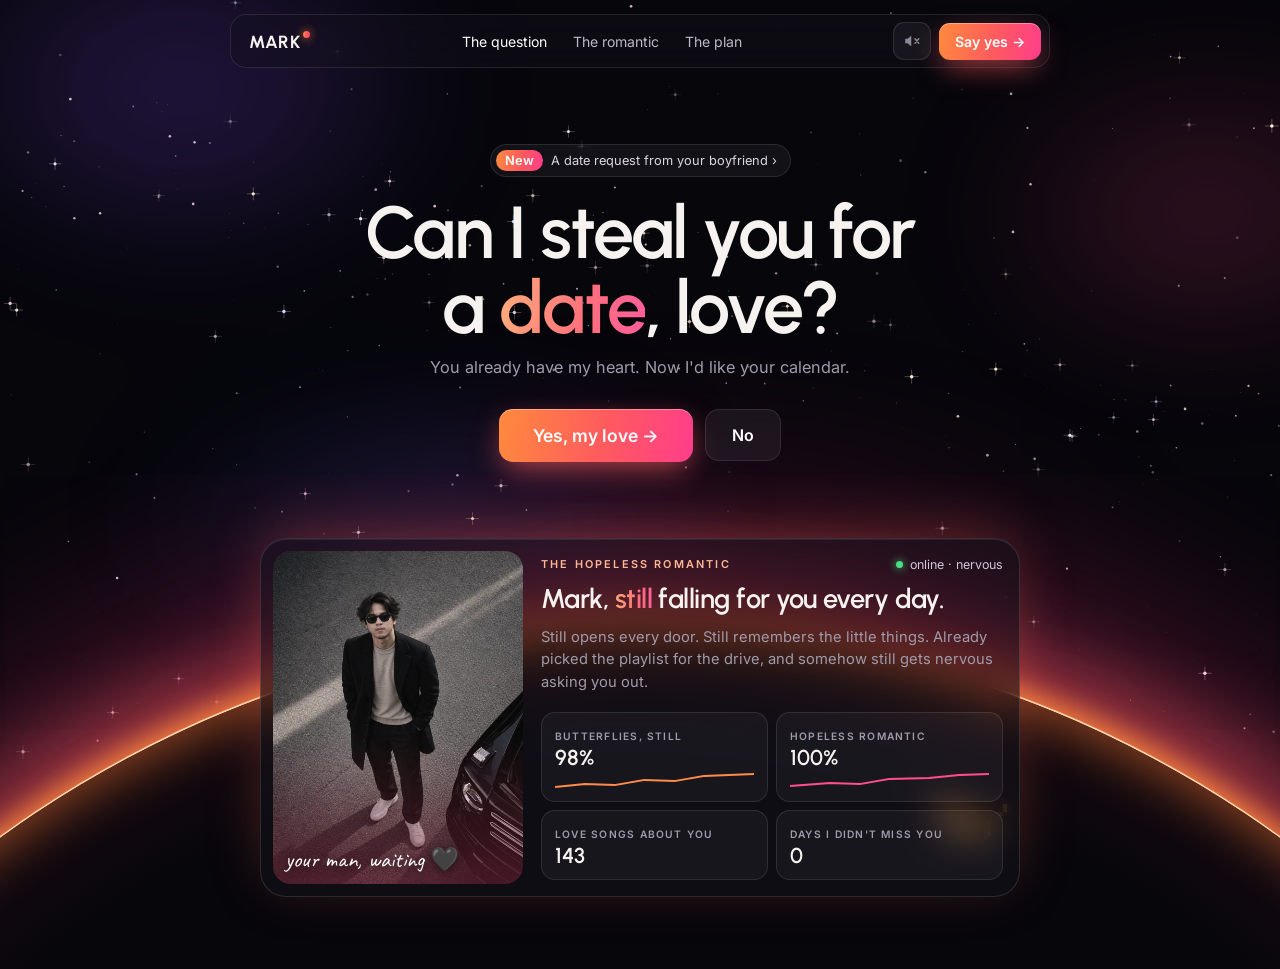
==== commit 358b7f4b: "Add CONFIG block, CLAUDE.md, rebuild notes and Supabase/Vercel plan - Move personal details (name, e" ====
--- a/ask-her-out.html
+++ b/ask-her-out.html
@@ -442,7 +442,7 @@
     <div class="cursor-glow" id="cursorGlow" aria-hidden="true"></div>
 
     <header class="nav">
-        <div class="logo">MARK<i></i></div>
+        <div class="logo"><span data-name="upper">MARK</span><i></i></div>
         <nav class="nav-links" aria-hidden="true"><span>The question</span><span>The romantic</span><span>The plan</span></nav>
         <div class="nav-right">
             <button class="icon-btn" id="musicBtn" type="button" aria-label="Play music" aria-pressed="false" title="Music">
@@ -470,7 +470,7 @@
 
         <section class="me-card" aria-label="About Mark">
             <figure class="me-photo">
-                <img src="Pics/mark.jpg" alt="Mark in a black coat, looking up hopefully" width="480" height="720">
+                <img src="Pics/mark.jpg" alt="Him in a black coat, looking up hopefully" width="480" height="720">
                 <figcaption>your man, waiting 🖤</figcaption>
             </figure>
             <div class="me-body">
@@ -478,7 +478,7 @@
                     <span class="kicker">The hopeless romantic</span>
                     <span class="online"><i></i>online · nervous</span>
                 </div>
-                <h2>Mark, <span class="grad">still</span> falling for you every day.</h2>
+                <h2><span data-name>Mark</span>, <span class="grad">still</span> falling for you every day.</h2>
                 <p>Still opens every door. Still remembers the little things. Already picked the playlist for the drive, and somehow still gets nervous asking you out.</p>
                 <div class="stats">
                     <div class="stat"><small>Butterflies, still</small><b data-count="98" data-suffix="%">0%</b>
@@ -571,7 +571,7 @@
                     <div><small>When</small><b id="tWhen"></b></div>
                     <div><small>Time</small><b id="tTime"></b></div>
                     <div><small>Plan</small><b id="tPlan"></b></div>
-                    <div><small>With</small><b>Mark 🖤</b></div>
+                    <div><small>With</small><b><span data-name>Mark</span> 🖤</b></div>
                     <div class="ticket-note hidden" id="tNote"></div>
                 </div>
             </div>
@@ -587,13 +587,28 @@
 
     <script>
     (() => {
-        const MARK_EMAIL = 'joemarkloarbasa96@gmail.com';
-        const FORMSPREE_URL = 'https://formspree.io/f/xoeqarab';
-        const SONG_ID = 'RgOIt-jOz-k';
+        /* ================= Make it yours =================
+           Everything personal lives here. Change these, swap the photos in Pics/, and it's your page.
+           The headline and the rest of the wording are plain text in the HTML above. */
+        const CONFIG = {
+            name: 'Mark',                                           // shown in the logo, the card, the ticket and messages
+            email: 'joemarkloarbasa96@gmail.com',                   // added as a guest on the Google Calendar invite
+            formspreeUrl: 'https://formspree.io/f/xoeqarab',        // where her answer is sent (make your own at formspree.io)
+            songId: 'RgOIt-jOz-k',                                  // YouTube video ID of the background song
+            photo: 'Pics/mark.jpg'                                  // your photo on the "hopeless romantic" card
+        };
+        const MARK_EMAIL = CONFIG.email;
+        const FORMSPREE_URL = CONFIG.formspreeUrl;
+        const SONG_ID = CONFIG.songId;
+        const NAME = CONFIG.name;
 
         const $ = (s, root = document) => root.querySelector(s);
         const rand = (a, b) => a + Math.random() * (b - a);
         const pick = arr => arr[Math.floor(Math.random() * arr.length)];
+
+        document.querySelectorAll('[data-name]').forEach(el => { el.textContent = el.dataset.name === 'upper' ? NAME.toUpperCase() : NAME; });
+        document.querySelector('.me-photo img').src = CONFIG.photo;
+        document.querySelector('.me-card').setAttribute('aria-label', 'About ' + NAME);
         const reduceMotion = matchMedia('(prefers-reduced-motion: reduce)').matches;
         let saidYes = false;
 
@@ -1132,7 +1147,7 @@
         async function sendToMark() {
             const v = lastDate;
             sendStatus.className = 'send-status';
-            sendStatus.textContent = 'Sending to Mark…';
+            sendStatus.textContent = `Sending to ${NAME}…`;
             const data = new FormData();
             data.append('_subject', 'She said yes to our date! 💕');
             data.append('date', v.day);
@@ -1146,10 +1161,10 @@
                 const res = await fetch(FORMSPREE_URL, { method: 'POST', body: data, headers: { Accept: 'application/json' } });
                 if (!res.ok) throw new Error(res.status);
                 sendStatus.className = 'send-status ok';
-                sendStatus.textContent = '✓ Sent to Mark. He\'s probably screaming right now.';
+                sendStatus.textContent = `✓ Sent to ${NAME}. He's probably screaming right now.`;
             } catch {
                 sendStatus.className = 'send-status err';
-                sendStatus.innerHTML = 'Couldn\'t reach Mark\'s inbox. <button type="button">Try again</button>';
+                sendStatus.innerHTML = `Couldn't reach ${NAME}'s inbox. <button type="button">Try again</button>`;
                 sendStatus.querySelector('button').addEventListener('click', sendToMark);
             }
         }
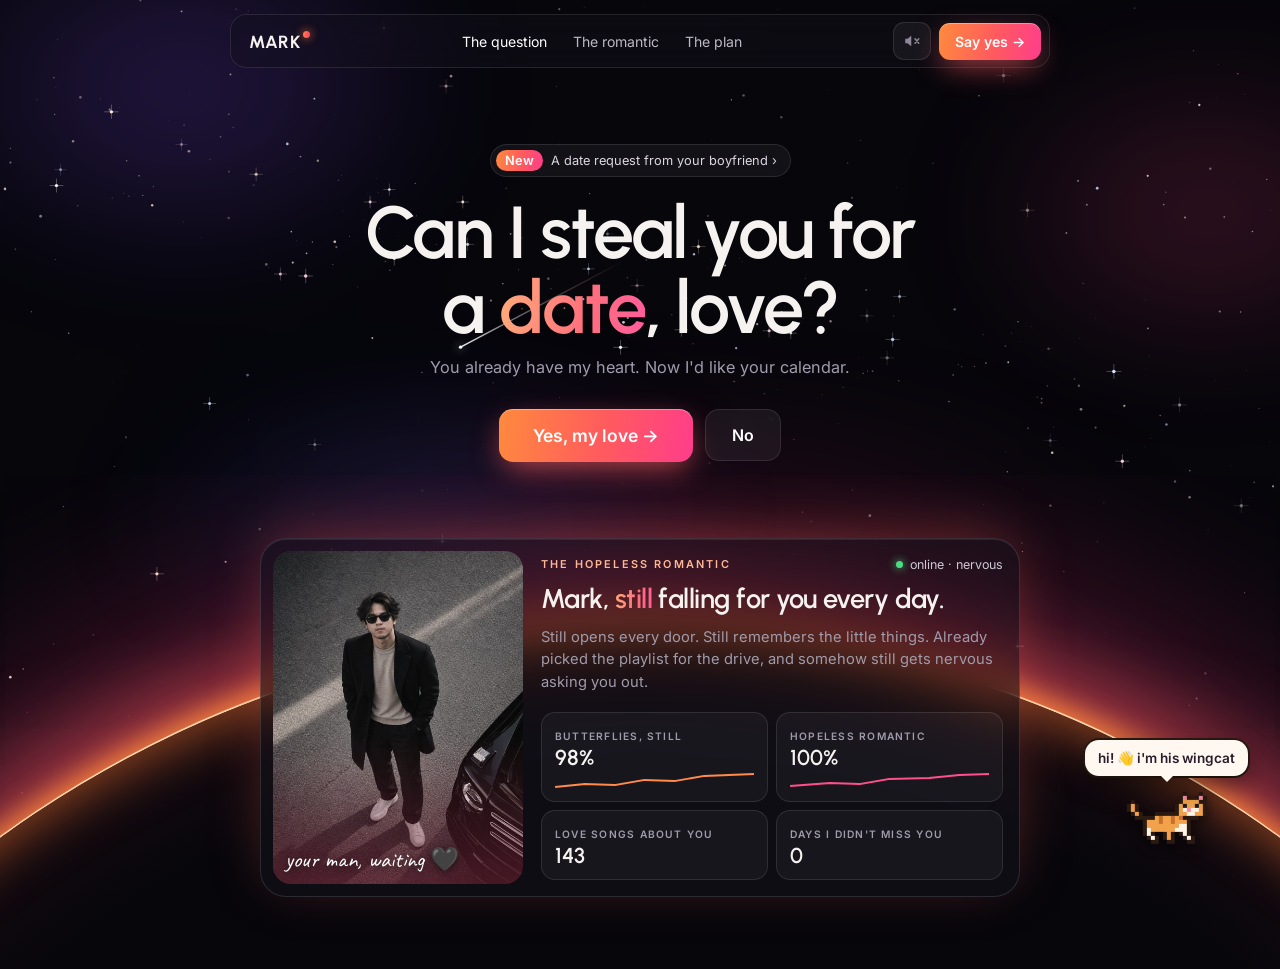
==== commit 42fba8bd: "Add the public "make your own date page" builder (Supabase + Vercel) - create.html: magic-link sign-" ====
--- a/ask-her-out.html
+++ b/ask-her-out.html
@@ -432,7 +432,21 @@
         @media (prefers-reduced-motion: reduce) {
             *, *::before, *::after { animation-duration: .01ms !important; animation-iteration-count: 1 !important; transition-duration: .01ms !important; }
         }
+
+        /* ---------- Pages made with the public builder (/p/<slug>) ---------- */
+        .custom-loading .nav, .custom-loading main, .custom-loading .cat, .custom-loading .bubble { visibility: hidden; }
+        .me-card.no-photo { grid-template-columns: 1fr; }
+        .page-foot { margin-top: 26px; display: flex; gap: 16px; justify-content: center; font-size: .78rem; color: var(--muted); }
+        .page-foot a, .page-foot button { color: var(--muted); background: none; border: 0; cursor: pointer; text-decoration: underline; text-underline-offset: 3px; }
+        .page-foot a:hover, .page-foot button:hover { color: #ffd0b8; }
+        .missing { position: fixed; inset: 0; z-index: 40; display: grid; place-items: center; padding: 16px; text-align: center; }
+        .missing .panel { transform: none; }
+        .missing .btn { margin-top: 18px; }
     </style>
+    <script>
+        // Someone else's page from the public builder: hide Mark's words until theirs have loaded
+        if (/^\/p\/[^/]+\/?$/.test(location.pathname) || /[?&](p|preview)=/.test(location.search)) document.documentElement.classList.add('custom-loading');
+    </script>
 </head>
 <body>
     <div class="nebula" aria-hidden="true"><i></i><i></i><i></i></div>
@@ -459,8 +473,8 @@
 
     <main>
         <div class="badge"><em>New</em> A date request from your boyfriend ›</div>
-        <h1>Can I steal you for a <span>date</span>, love?</h1>
-        <p class="lead">You already have my heart. Now I'd like your calendar.</p>
+        <h1 id="headline">Can I steal you for a <span>date</span>, love?</h1>
+        <p class="lead" id="leadText">You already have my heart. Now I'd like your calendar.</p>
 
         <div class="answer">
             <button class="btn btn-sun" id="yesBtn" type="button" data-yes>Yes, my love →</button>
@@ -478,8 +492,8 @@
                     <span class="kicker">The hopeless romantic</span>
                     <span class="online"><i></i>online · nervous</span>
                 </div>
-                <h2><span data-name>Mark</span>, <span class="grad">still</span> falling for you every day.</h2>
-                <p>Still opens every door. Still remembers the little things. Already picked the playlist for the drive, and somehow still gets nervous asking you out.</p>
+                <h2 id="cardTitle"><span data-name>Mark</span>, <span class="grad">still</span> falling for you every day.</h2>
+                <p id="cardBody">Still opens every door. Still remembers the little things. Already picked the playlist for the drive, and somehow still gets nervous asking you out.</p>
                 <div class="stats">
                     <div class="stat"><small>Butterflies, still</small><b data-count="98" data-suffix="%">0%</b>
                         <svg viewBox="0 0 100 18" preserveAspectRatio="none"><polyline fill="none" stroke="#ff8a4a" stroke-width="1.8" points="0,15 15,12 30,13 45,8 60,9 75,4 100,2"/></svg></div>
@@ -586,7 +600,7 @@
     <div id="player"></div>
 
     <script>
-    (() => {
+    (async () => {
         /* ================= Make it yours =================
            Everything personal lives here. Change these, swap the photos in Pics/, and it's your page.
            The headline and the rest of the wording are plain text in the HTML above. */
@@ -597,20 +611,108 @@
             songId: 'RgOIt-jOz-k',                                  // YouTube video ID of the background song
             photo: 'Pics/mark.jpg'                                  // your photo on the "hopeless romantic" card
         };
-        const MARK_EMAIL = CONFIG.email;
+
+        /* ================= Pages made with the public builder =================
+           /p/<slug> (Vercel) or ?p=<slug> loads someone else's page from Supabase and swaps in their words.
+           With neither, nothing below runs and this stays Mark's page, exactly as above.
+           ?preview=1 is the builder's live preview: it reads the draft from localStorage and never saves answers.
+           The publishable key is public by design; Row Level Security protects the data. */
+        const SUPABASE_URL = 'https://xrjkwjcftuthdgdebxwg.supabase.co';
+        const SUPABASE_KEY = 'sb_publishable_chg_qwfzBHba_GZZZRFGyw__jI7v4oe';
+        const SLUG = (location.pathname.match(/^\/p\/([a-z0-9-]{3,40})\/?$/) || [])[1] || new URLSearchParams(location.search).get('p');
+        const PREVIEW = new URLSearchParams(location.search).has('preview');
+        const ROOT = location.pathname.startsWith('/p/') ? '/' : '';   // /p/<slug> is one folder deep
+        const PAGE = (SLUG || PREVIEW) ? await loadPage() : null;
+        if ((SLUG || PREVIEW) && !PAGE) return pageMissing();
+
+        async function loadPage() {
+            if (PREVIEW) {
+                try { return JSON.parse(localStorage.getItem('dp-preview')) || null; } catch { return null; }
+            }
+            const cols = 'id,slug,sender_name,pet_name,role,headline,lead,card_title,card_body,photo_path,song_id,calendar_email,cat_lines';
+            try {
+                const res = await fetch(`${SUPABASE_URL}/rest/v1/pages?slug=eq.${encodeURIComponent(SLUG)}&select=${cols}&limit=1`, { headers: { apikey: SUPABASE_KEY } });
+                if (!res.ok) return null;
+                const row = (await res.json())[0];
+                if (row && row.photo_path) row.photo_url = `${SUPABASE_URL}/storage/v1/object/public/photos/${row.photo_path}`;
+                return row || null;
+            } catch { return null; }
+        }
+
+        function pageMissing() {
+            document.documentElement.classList.remove('custom-loading');
+            document.querySelectorAll('.nav, main, .cat, .bubble').forEach(el => el.remove());
+            document.body.insertAdjacentHTML('beforeend', `<div class="missing"><div class="panel">
+                <img class="sticker" src="${ROOT}Pics/cat-heart.jpg" alt="" width="172" height="148" style="width:150px;height:130px;margin:0 auto 14px;transform:rotate(-4deg)">
+                <h2>This page isn't available</h2><p class="sub">The link may be mistyped, or the page was taken down.</p>
+                <a class="btn btn-sun" href="${ROOT}create.html">Make your own date page →</a></div></div>`);
+        }
+
+        const MARK_EMAIL = PAGE ? PAGE.calendar_email : CONFIG.email;
         const FORMSPREE_URL = CONFIG.formspreeUrl;
-        const SONG_ID = CONFIG.songId;
-        const NAME = CONFIG.name;
+        const SONG_ID = PAGE ? (PAGE.song_id || CONFIG.songId) : CONFIG.songId;
+        const NAME = PAGE ? PAGE.sender_name : CONFIG.name;
 
         const $ = (s, root = document) => root.querySelector(s);
         const rand = (a, b) => a + Math.random() * (b - a);
         const pick = arr => arr[Math.floor(Math.random() * arr.length)];
 
         document.querySelectorAll('[data-name]').forEach(el => { el.textContent = el.dataset.name === 'upper' ? NAME.toUpperCase() : NAME; });
-        document.querySelector('.me-photo img').src = CONFIG.photo;
+        document.querySelector('.me-photo img').src = PAGE ? (PAGE.photo_url || '') : CONFIG.photo;
         document.querySelector('.me-card').setAttribute('aria-label', 'About ' + NAME);
         const reduceMotion = matchMedia('(prefers-reduced-motion: reduce)').matches;
         let saidYes = false;
+
+        // Wording for builder pages. "He" only fits Mark, so these use the creator's name instead.
+        const ROLE = PAGE ? PAGE.role : 'boyfriend';
+        const MAN = PAGE ? ({ boyfriend: 'your man', girlfriend: 'your girl' }[ROLE] || NAME) : 'your man';
+        if (PAGE) applyPage();
+
+        function applyPage() {
+            const text = (sel, v) => { if (v != null && v !== '') $(sel).textContent = v; };
+            // The word before the first comma glows (or the last word, with no comma), like "date" in Mark's headline
+            const glow = (el, str, afterComma) => {
+                const m = afterComma ? str.match(/^([^,]*,\s*)(\S+)(.*)$/) : str.match(/^(.*?)([^\s,?!.]+)(\s*,.*|[?!.]*)$/);
+                el.textContent = '';
+                if (!m) return void (el.textContent = str);
+                const span = document.createElement('span');
+                if (afterComma) span.className = 'grad';
+                span.textContent = m[2];
+                el.append(m[1], span, m[3]);
+            };
+            glow($('#headline'), PAGE.headline, false);
+            text('#leadText', PAGE.lead);
+            if (PAGE.card_title) glow($('#cardTitle'), PAGE.card_title, true);
+            text('#cardBody', PAGE.card_body);
+            const pet = PAGE.pet_name || 'love';
+            $('.badge').lastChild.textContent = ` A date request from your ${ROLE} ›`;
+            $('#yesBtn').textContent = `Yes, my ${pet} →`;
+            $('.me-photo figcaption').textContent = `${MAN}, waiting 🖤`;
+            $('#pleaseModal .sub').textContent = `This little one saved you a heart. Please don't leave ${MAN} hanging.`;
+            $('#planModal .sub').textContent = `Pick whatever feels right, ${pet}. I'll make it happen.`;
+            $('#ticketModal .sub').textContent = `Keep this, ${pet}. I'll be the one smiling at the door.`;
+            if (!PAGE.photo_url) {
+                $('.me-photo').remove();
+                $('.me-card').classList.add('no-photo');
+            }
+            document.title = PAGE.headline + ' 🌅';
+            $('.me-photo img')?.setAttribute('alt', NAME);
+
+            // Small footer: make your own, and report a page that shouldn't be here
+            $('main').insertAdjacentHTML('beforeend', `<p class="page-foot"><a href="${ROOT}create.html">Make your own</a>${PREVIEW ? '' : '<button type="button" id="reportBtn">Report this page</button>'}</p>`);
+            document.body.insertAdjacentHTML('beforeend', `
+                <div class="modal" id="reportModal" role="dialog" aria-modal="true" aria-labelledby="reportTitle">
+                    <form class="panel" id="reportForm">
+                        <button class="close-x" type="button" data-close aria-label="Close">✕</button>
+                        <h2 id="reportTitle">Report this page</h2>
+                        <p class="sub">Tell us what's wrong. We'll take a look and hide it if it breaks the rules.</p>
+                        <textarea class="field" id="reportReason" maxlength="500" required placeholder="What's wrong with it?" style="margin-top:14px"></textarea>
+                        <button class="btn btn-sun submit" type="submit">Send report</button>
+                        <p class="form-error" id="reportStatus" aria-live="polite"></p>
+                    </form>
+                </div>`);
+            document.documentElement.classList.remove('custom-loading');
+        }
 
         /* ================= Sky ================= */
         const sky = (() => {
@@ -818,9 +920,12 @@
         const VOLUME = 35;
         let player, playerReady = false, userMuted = false, heard = false;
 
-        const ytTag = document.createElement('script');
-        ytTag.src = 'https://www.youtube.com/iframe_api';
-        document.head.appendChild(ytTag);
+        // The builder's live preview reloads on every keystroke, so it stays quiet
+        if (!PREVIEW) {
+            const ytTag = document.createElement('script');
+            ytTag.src = 'https://www.youtube.com/iframe_api';
+            document.head.appendChild(ytTag);
+        }
 
         window.onYouTubeIframeAPIReady = () => {
             player = new YT.Player('player', {
@@ -925,6 +1030,28 @@
             }
         });
 
+        if (PAGE && !PREVIEW) {
+            $('#reportBtn').addEventListener('click', () => openModal('reportModal'));
+            $('#reportForm').addEventListener('submit', async e => {
+                e.preventDefault();
+                const reason = $('#reportReason').value.trim(), status = $('#reportStatus');
+                if (!reason) return void (status.textContent = 'Tell us what\'s wrong first.');
+                status.textContent = 'Sending…';
+                try {
+                    const res = await fetch(`${SUPABASE_URL}/rest/v1/reports`, {
+                        method: 'POST',
+                        headers: { apikey: SUPABASE_KEY, 'Content-Type': 'application/json', Prefer: 'return=minimal' },
+                        body: JSON.stringify({ page_id: PAGE.id, reason })
+                    });
+                    if (!res.ok) throw new Error(res.status);
+                    status.textContent = 'Thanks. We\'ll take a look.';
+                    setTimeout(() => closeModal($('#reportModal')), 1400);
+                } catch {
+                    status.textContent = 'Couldn\'t send that. Please try again.';
+                }
+            });
+        }
+
         /* ================= The No button that doesn't want to be clicked ================= */
         const yesBtn = $('#yesBtn'), noBtn = $('#noBtn'), noTalk = $('#noTalk');
         const NO_LINES = [
@@ -1099,12 +1226,17 @@
                 otherTime.classList.toggle('hidden', e.target.value !== 'other');
                 if (e.target.value === 'other') otherTime.focus();
             }
-            if (e.target.name === 'plan') cat.react(pick({
+            if (e.target.name === 'plan') cat.react(pick((PAGE ? {
+                'Coffee ☕': [`coffee! ${NAME} knows the cutest café ☕`, 'cozy choice 🤎'],
+                'Dinner 🍝': [`dinner! ${NAME} said you can pick dessert 🍰`, 'ooh fancy 🍝'],
+                'A movie 🎬': [`${NAME} will share the popcorn. probably. 🍿`, `you pick the movie, ${NAME} cries at the end`],
+                'Surprise me ✨': [`ooh ${NAME} LOVES surprises ✨`, 'brave. i like you.']
+            } : {
                 'Coffee ☕': ['coffee! he knows the cutest café ☕', 'cozy choice 🤎'],
                 'Dinner 🍝': ['dinner! he said he\'d let you pick dessert 🍰', 'ooh fancy 🍝'],
                 'A movie 🎬': ['he\'ll share the popcorn. probably. 🍿', 'you pick the movie, he cries at the end'],
                 'Surprise me ✨': ['ooh he LOVES surprises ✨', 'brave. i like you.']
-            }[e.target.value]), 3200);
+            })[e.target.value]), 3200);
             refreshSubmit();
         });
         form.addEventListener('input', refreshSubmit);
@@ -1137,8 +1269,8 @@
 
             openModal('ticketModal');
             celebrate();
-            cat.react(pick(['it\'s official!! 💕', 'he\'s going to be SO happy', 'best. decision. ever.']), 4000);
-            sendToMark();
+            cat.react(pick(['it\'s official!! 💕', PAGE ? `${NAME}'s going to be SO happy` : 'he\'s going to be SO happy', 'best. decision. ever.']), 4000);
+            PAGE ? saveAnswer() : sendToMark();
         });
 
         /* ================= Sending + calendar ================= */
@@ -1169,6 +1301,31 @@
             }
         }
 
+        // Builder pages save the answer in Supabase; the creator sees it on their dashboard
+        async function saveAnswer() {
+            const v = lastDate;
+            sendStatus.className = 'send-status';
+            if (PREVIEW) return void (sendStatus.textContent = 'This is a preview, so nothing was sent.');
+            sendStatus.textContent = `Sending to ${NAME}…`;
+            try {
+                const res = await fetch(`${SUPABASE_URL}/rest/v1/answers`, {
+                    method: 'POST',
+                    headers: { apikey: SUPABASE_KEY, 'Content-Type': 'application/json', Prefer: 'return=minimal' },
+                    body: JSON.stringify({
+                        page_id: PAGE.id, day: v.day, time: v.time, starts_at: v.start.toISOString(), plan: v.plan,
+                        email: v.email, note: v.note || null, timezone: Intl.DateTimeFormat().resolvedOptions().timeZone || null
+                    })
+                });
+                if (!res.ok) throw new Error(res.status);
+                sendStatus.className = 'send-status ok';
+                sendStatus.textContent = `✓ Sent to ${NAME}. They're probably screaming right now.`;
+            } catch {
+                sendStatus.className = 'send-status err';
+                sendStatus.innerHTML = `Couldn't reach ${NAME}. <button type="button">Try again</button>`;
+                sendStatus.querySelector('button').addEventListener('click', saveAnswer);
+            }
+        }
+
         const pad = n => String(n).padStart(2, '0');
         const localStamp = d => `${d.getFullYear()}${pad(d.getMonth() + 1)}${pad(d.getDate())}T${pad(d.getHours())}${pad(d.getMinutes())}00`;
         const utcStamp = d => d.toISOString().replace(/[-:]/g, '').split('.')[0] + 'Z';
@@ -1178,9 +1335,9 @@
                 action: 'TEMPLATE',
                 text: `Our Date 💕 (${v.plan})`,
                 dates: `${localStamp(v.start)}/${localStamp(v.end)}`,
-                details: v.note ? `A special date!\n\n“${v.note}”` : 'A special date!',
-                add: MARK_EMAIL
+                details: v.note ? `A special date!\n\n“${v.note}”` : 'A special date!'
             });
+            if (MARK_EMAIL) params.set('add', MARK_EMAIL);
             const tz = Intl.DateTimeFormat().resolvedOptions().timeZone;
             if (tz) params.set('ctz', tz);
             return 'https://calendar.google.com/calendar/render?' + params;
@@ -1222,7 +1379,7 @@
         counters.forEach(c => io.observe(c));
 
         /* ================= The pixel cat ================= */
-        const CAT_LINES = [
+        const MARK_CAT_LINES = [
             'psst… he\'s still crazy about you 💕', 'you look extra pretty today', 'just say yes 🥺',
             'he still practised this for a whole week', "i'd share my fish with you. that's love.",
             'meow means yes, right?', 'he wore his best coat for you 🖤', "he's been smiling at your photos all day",
@@ -1231,10 +1388,20 @@
             "i'm just a cat but i ship it", 'he talks about you. a lot. i would know.', 'hopeless romantic. certified.', 'he misses you even when you\'re in the next room',
             'did you see that shooting star? make a wish 🌠', 'he knows your coffee order by heart ☕'
         ];
+        const n = NAME;
+        const OWN_LINES = PAGE && Array.isArray(PAGE.cat_lines) ? PAGE.cat_lines.filter(l => typeof l === 'string' && l.trim()) : [];
+        const CAT_LINES = !PAGE ? MARK_CAT_LINES : OWN_LINES.length ? OWN_LINES : [
+            `psst… ${n}'s still crazy about you 💕`, 'you look extra pretty today', 'just say yes 🥺',
+            `${n} practised this for a whole week`, "i'd share my fish with you. that's love.", 'meow means yes, right?',
+            `${n} has been smiling at your photos all day`, `i've heard ${n}'s playlist. it's all love songs.`,
+            `10/10 ${ROLE}. would recommend.`, 'you two = purrfect', `don't tell ${n} i told you… they still get nervous around you`,
+            'you make the stars shine brighter ✨', "i'm just a cat but i ship it", `${n} talks about you. a lot. i would know.`,
+            'hopeless romantic. certified.', 'did you see that shooting star? make a wish 🌠', `${n} knows your coffee order by heart ☕`
+        ];
         const CAT_NO_LINES = ['hehe, it\'s scared of you', 'that button has trust issues', 'try the pink one 👉', 'wrong one, cutie'];
-        const CAT_YES_LINES = ['YAYYY I KNEW IT 💕', 'he\'s going to be SO happy', 'best. decision. ever. 🎉'];
+        const CAT_YES_LINES = ['YAYYY I KNEW IT 💕', PAGE ? `${n}'s going to be SO happy` : 'he\'s going to be SO happy', 'best. decision. ever. 🎉'];
         const CAT_AFTER_LINES = [
-            'can i come too? no? okay 🥲', 'wear something comfy, you\'ll laugh a lot', 'he\'s already planning the next one',
+            'can i come too? no? okay 🥲', 'wear something comfy, you\'ll laugh a lot', PAGE ? `${n}'s already planning the next one` : 'he\'s already planning the next one',
             'pick dessert. trust me 🍰', 'you two are still so cute. i said what i said.', 'don\'t forget to save the date 📅'
         ];
 
@@ -1385,7 +1552,7 @@
                 state = 'sit'; until = Infinity;
                 setInterval(() => talk(nextLine()), 9000);
             }
-            setTimeout(() => talk('hi! 👋 i\'m his wingcat', 3500), 2600);
+            setTimeout(() => talk(PAGE ? `hi! 👋 i'm ${n}'s wingcat` : 'hi! 👋 i\'m his wingcat', 3500), 2600);
             requestAnimationFrame(tick);
             return { react };
         })();
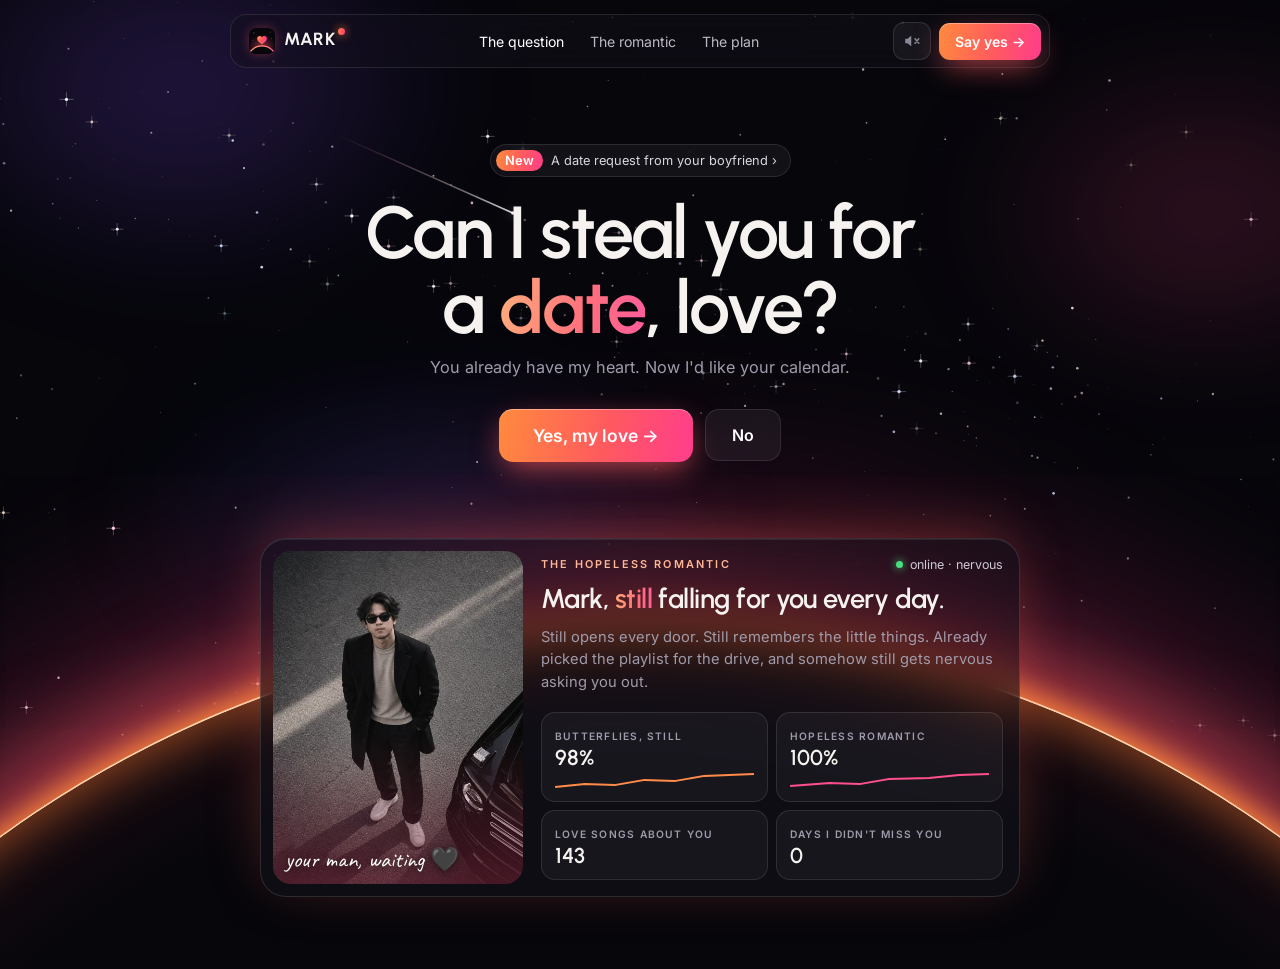
==== commit a03d9a5f: "Add the sunset logo, a full README guide and the builder docs - New logo: a heart rising out of the " ====
--- a/ask-her-out.html
+++ b/ask-her-out.html
@@ -14,7 +14,9 @@
     <meta property="og:image:width" content="1200">
     <meta property="og:image:height" content="630">
     <meta name="twitter:card" content="summary_large_image">
-    <link rel="icon" href="data:image/svg+xml,<svg xmlns='http://www.w3.org/2000/svg' viewBox='0 0 100 100'><text y='.9em' font-size='90'>💌</text></svg>">
+    <link rel="icon" href="Pics/icon.svg" type="image/svg+xml">
+    <link rel="icon" href="Pics/icon-32.png" sizes="32x32" type="image/png">
+    <link rel="apple-touch-icon" href="Pics/apple-touch-icon.png">
     <link rel="preconnect" href="https://fonts.googleapis.com">
     <link rel="preconnect" href="https://fonts.gstatic.com" crossorigin>
     <link href="https://fonts.googleapis.com/css2?family=Urbanist:wght@500;600;700&family=Inter:wght@400;500;600&family=Caveat:wght@600&display=swap" rel="stylesheet">
@@ -117,6 +119,7 @@
 
         .logo { font-family: 'Urbanist', sans-serif; font-weight: 700; font-size: 1.1rem; letter-spacing: .03em; display: flex; gap: 3px; }
         .logo i { width: 7px; height: 7px; border-radius: 50%; background: var(--sun); box-shadow: 0 0 10px #ff7a2f; }
+        .logo-mark { width: 26px; height: 26px; border-radius: 7px; margin-right: 6px; align-self: center; box-shadow: 0 0 14px -4px rgba(255, 90, 95, 0.8); }
 
         .nav-links { display: flex; gap: 26px; font-size: .88rem; color: #bdb8c4; }
         .nav-links span:first-child { color: #fff; }
@@ -456,7 +459,7 @@
     <div class="cursor-glow" id="cursorGlow" aria-hidden="true"></div>
 
     <header class="nav">
-        <div class="logo"><span data-name="upper">MARK</span><i></i></div>
+        <div class="logo"><img class="logo-mark" src="Pics/icon.svg" alt="" width="26" height="26"><span data-name="upper">MARK</span><i></i></div>
         <nav class="nav-links" aria-hidden="true"><span>The question</span><span>The romantic</span><span>The plan</span></nav>
         <div class="nav-right">
             <button class="icon-btn" id="musicBtn" type="button" aria-label="Play music" aria-pressed="false" title="Music">
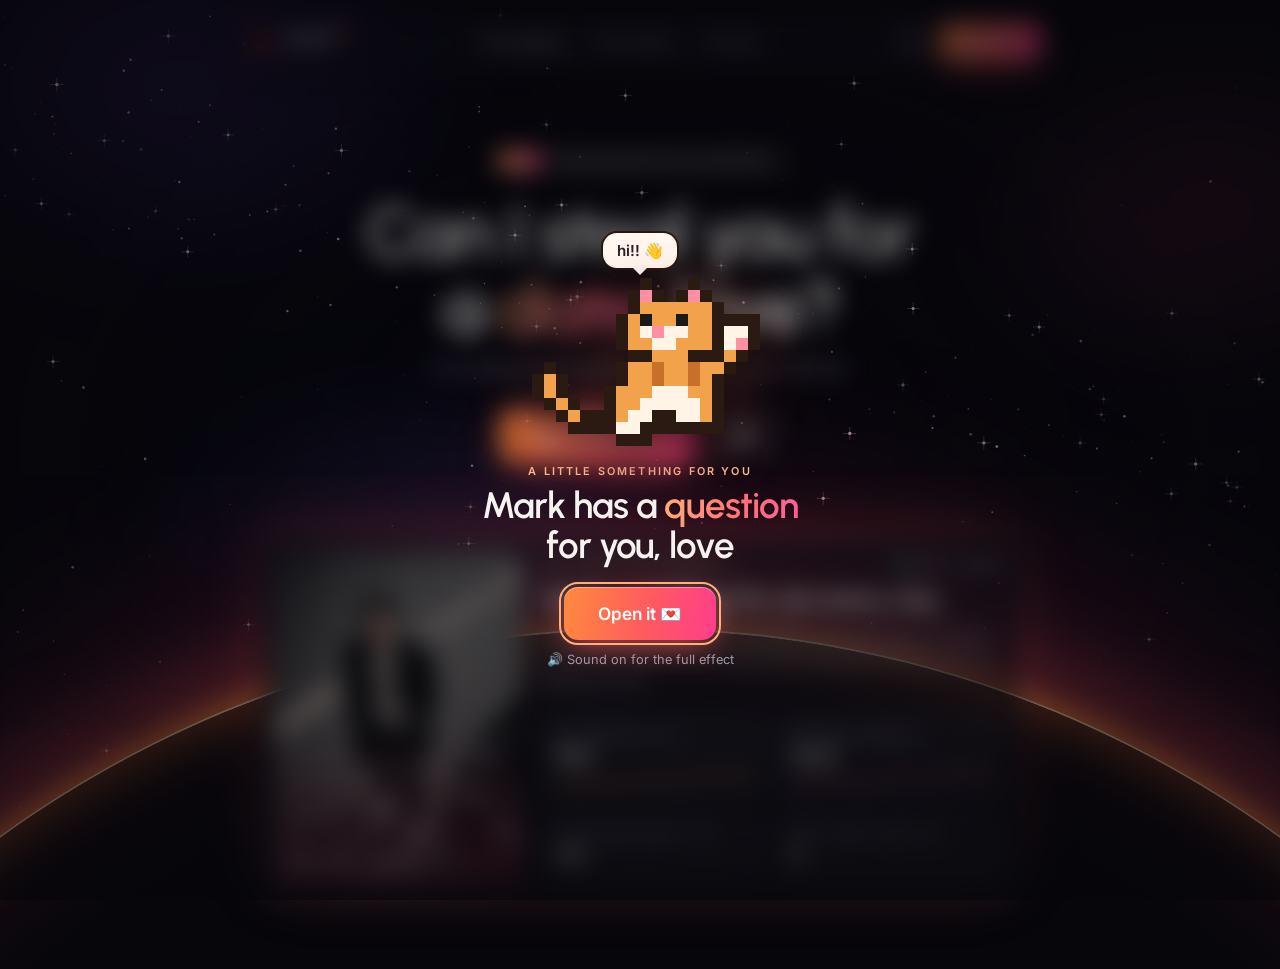
==== commit 658b1d59: "Welcome screen with a waving cat, F for fullscreen, cat always on top - The page now opens blurred b" ====
--- a/ask-her-out.html
+++ b/ask-her-out.html
@@ -251,18 +251,17 @@
         .stat svg { display: block; width: 100%; height: 18px; margin-top: 2px; }
 
         /* ---------- Pixel cat ---------- */
+        /* The cat walks above everything, pop-ups included. Taps pass through it so it never blocks a button;
+           a tap on it still makes it talk (see the cat's click listener). */
         .cat {
-            position: fixed; left: 0; top: 0; z-index: 5; width: 80px; height: 56px;
-            cursor: pointer; touch-action: manipulation; will-change: transform;
-        }
-
-        /* In front of the words it lets taps pass through, so it never blocks the buttons */
-        .cat.front { z-index: 26; pointer-events: none; }
+            position: fixed; left: 0; top: 0; z-index: 70; width: 80px; height: 56px;
+            pointer-events: none; will-change: transform;
+        }
         .cat canvas { width: 100%; height: 100%; image-rendering: pixelated; image-rendering: crisp-edges; display: block; filter: drop-shadow(0 4px 6px rgba(0, 0, 0, 0.5)); }
         .cat.left canvas { transform: scaleX(-1); }
 
         .bubble {
-            position: fixed; left: 0; top: 0; z-index: 27; width: max-content; max-width: 210px;
+            position: fixed; left: 0; top: 0; z-index: 71; width: max-content; max-width: 210px;
             padding: 9px 13px; border-radius: 14px; font-size: .85rem; font-weight: 600; line-height: 1.35; text-align: left;
             color: #2a1d2c; background: #fff8f1;
             box-shadow: 0 10px 26px rgba(0, 0, 0, 0.45), 0 0 0 2px #2a1a12;
@@ -435,6 +434,39 @@
         @media (prefers-reduced-motion: reduce) {
             *, *::before, *::after { animation-duration: .01ms !important; animation-iteration-count: 1 !important; transition-duration: .01ms !important; }
         }
+
+        /* ---------- Welcome: the page waits, blurred, until the first tap (so the song can start with sound) ---------- */
+        .nav, main { transition: filter .9s ease; }
+        body.welcoming { overflow: hidden; }
+        body.welcoming .nav, body.welcoming main { filter: blur(12px) saturate(1.1); pointer-events: none; }
+        body.welcoming .cat, body.welcoming .bubble { visibility: hidden; }
+
+        .welcome {
+            position: fixed; inset: 0; z-index: 80; display: grid; place-items: center; padding: 16px;
+            background: radial-gradient(closest-side, rgba(6, 6, 11, 0.2), rgba(6, 6, 11, 0.65));
+            transition: opacity .7s ease, visibility .7s;
+        }
+        .welcome.gone { opacity: 0; visibility: hidden; pointer-events: none; }
+        .welcome.gone .welcome-card { transform: scale(.94) translateY(10px); }
+        .welcome-card { text-align: center; width: min(430px, 100%); transition: transform .7s cubic-bezier(.34, 1.56, .64, 1); }
+        .welcome-says {
+            position: relative; display: inline-block; margin-bottom: 10px; padding: 8px 14px; border-radius: 14px;
+            font-size: .95rem; font-weight: 600; color: #2a1d2c; background: #fff8f1;
+            box-shadow: 0 10px 26px rgba(0, 0, 0, 0.45), 0 0 0 2px #2a1a12;
+        }
+        .welcome-says::after { content: ''; position: absolute; top: 100%; left: 50%; margin-left: -7px; border: 7px solid transparent; border-top-color: #fff8f1; }
+        .welcome-cat { width: 240px; height: 168px; margin: 0 auto; animation: bob 2.6s ease-in-out infinite; }
+        .welcome-cat canvas { width: 100%; height: 100%; display: block; image-rendering: pixelated; image-rendering: crisp-edges; filter: drop-shadow(0 12px 18px rgba(0, 0, 0, 0.55)) drop-shadow(0 0 30px rgba(255, 110, 90, 0.25)); }
+        @keyframes bob { 50% { transform: translateY(-7px); } }
+        .welcome .kicker { display: block; margin-top: 18px; }
+        .welcome h2 { font-family: 'Urbanist', sans-serif; font-weight: 600; font-size: clamp(1.7rem, 5.4vw, 2.3rem); line-height: 1.08; letter-spacing: -.03em; margin: 8px auto 0; max-width: 16ch; }
+        .welcome h2 .grad { background: var(--sun-text); -webkit-background-clip: text; background-clip: text; color: transparent; }
+        .welcome .btn { margin-top: 22px; font-size: 1.08rem; padding: 16px 34px; }
+        .welcome-hint { margin-top: 12px; font-size: .8rem; color: var(--muted); }
+        .custom-loading .welcome-card { visibility: hidden; }
+        .no-welcome .welcome { display: none; }
+        .no-welcome body.welcoming .nav, .no-welcome body.welcoming main { filter: none; transition: none; }
+        @media (max-width: 720px) { .welcome-cat { width: 200px; height: 140px; } }
 
         /* ---------- Pages made with the public builder (/p/<slug>) ---------- */
         .custom-loading .nav, .custom-loading main, .custom-loading .cat, .custom-loading .bubble { visibility: hidden; }
@@ -449,14 +481,28 @@
     <script>
         // Someone else's page from the public builder: hide Mark's words until theirs have loaded
         if (/^\/p\/[^/]+\/?$/.test(location.pathname) || /[?&](p|preview)=/.test(location.search)) document.documentElement.classList.add('custom-loading');
+        // The builder's live preview reloads on every keystroke, so it skips the welcome from the first frame
+        if (/[?&]preview=/.test(location.search)) document.documentElement.classList.add('no-welcome');
     </script>
 </head>
-<body>
+<body class="welcoming">
     <div class="nebula" aria-hidden="true"><i></i><i></i><i></i></div>
     <canvas id="sky" aria-hidden="true"></canvas>
     <div class="arc-glow" aria-hidden="true"></div>
     <div class="arc" aria-hidden="true"></div>
     <div class="cursor-glow" id="cursorGlow" aria-hidden="true"></div>
+
+    <!-- Welcome: a big pixel cat says hi. Tapping "Open it" clears the blur and starts the song with sound -->
+    <div class="welcome" id="welcome" role="dialog" aria-modal="true" aria-labelledby="welcomeTitle">
+        <div class="welcome-card">
+            <p class="welcome-says" id="welcomeSays">hi!! 👋</p>
+            <div class="welcome-cat" aria-hidden="true"><canvas width="20" height="14"></canvas></div>
+            <span class="kicker">A little something for you</span>
+            <h2 id="welcomeTitle"><span data-name>Mark</span> has a <span class="grad">question</span> for you, <span id="welcomePet">love</span></h2>
+            <button class="btn btn-sun" id="welcomeBtn" type="button">Open it 💌</button>
+            <p class="welcome-hint">🔊 Sound on for the full effect</p>
+        </div>
+    </div>
 
     <header class="nav">
         <div class="logo"><img class="logo-mark" src="Pics/icon.svg" alt="" width="26" height="26"><span data-name="upper">MARK</span><i></i></div>
@@ -644,7 +690,8 @@
 
         function pageMissing() {
             document.documentElement.classList.remove('custom-loading');
-            document.querySelectorAll('.nav, main, .cat, .bubble').forEach(el => el.remove());
+            document.querySelectorAll('.nav, main, .cat, .bubble, .welcome').forEach(el => el.remove());
+            document.body.classList.remove('welcoming');
             document.body.insertAdjacentHTML('beforeend', `<div class="missing"><div class="panel">
                 <img class="sticker" src="${ROOT}Pics/cat-heart.jpg" alt="" width="172" height="148" style="width:150px;height:130px;margin:0 auto 14px;transform:rotate(-4deg)">
                 <h2>This page isn't available</h2><p class="sub">The link may be mistyped, or the page was taken down.</p>
@@ -665,6 +712,7 @@
         document.querySelector('.me-card').setAttribute('aria-label', 'About ' + NAME);
         const reduceMotion = matchMedia('(prefers-reduced-motion: reduce)').matches;
         let saidYes = false;
+        let welcoming = !PREVIEW;   // the welcome screen is up until "Open it" is tapped
 
         // Wording for builder pages. "He" only fits Mark, so these use the creator's name instead.
         const ROLE = PAGE ? PAGE.role : 'boyfriend';
@@ -690,6 +738,7 @@
             const pet = PAGE.pet_name || 'love';
             $('.badge').lastChild.textContent = ` A date request from your ${ROLE} ›`;
             $('#yesBtn').textContent = `Yes, my ${pet} →`;
+            $('#welcomePet').textContent = pet;
             $('.me-photo figcaption').textContent = `${MAN}, waiting 🖤`;
             $('#pleaseModal .sub').textContent = `This little one saved you a heart. Please don't leave ${MAN} hanging.`;
             $('#planModal .sub').textContent = `Pick whatever feels right, ${pet}. I'll make it happen.`;
@@ -917,8 +966,8 @@
         });
 
         /* ================= Music ================= */
-        // The song starts as soon as the page opens and loops forever. Browsers won't play sound
-        // before the first tap, so if it's blocked it starts silently and turns the sound on at her first tap.
+        // The song starts with sound as soon as the page opens and loops forever. Most browsers block sound until
+        // the first tap; only then does it play silently and turn the sound on at her first tap (or the speaker icon).
         const musicBtn = $('#musicBtn');
         const VOLUME = 35;
         let player, playerReady = false, userMuted = false, heard = false;
@@ -937,13 +986,26 @@
                 events: {
                     onReady: e => {
                         playerReady = true;
+                        // While the welcome is up, wait: tapping "Open it" starts the song with sound, from the top
+                        if (welcoming) return;
+                        e.target.unMute();
                         e.target.setVolume(VOLUME);
                         e.target.playVideo();
-                        // If the browser refused to play with sound, start muted and wait for a tap
-                        setTimeout(() => {
-                            if (player.getPlayerState() !== YT.PlayerState.PLAYING) { player.mute(); player.playVideo(); }
+                        // Give it time to load and start with sound. Only if the browser refuses (it never starts)
+                        // do we play it muted and wait for a tap. It used to mute a song that was just still loading.
+                        const t0 = performance.now();
+                        const check = () => {
+                            const state = player.getPlayerState(), waited = performance.now() - t0;
+                            if (state === YT.PlayerState.PLAYING) {
+                                if (!player.isMuted()) gotSound();
+                                return updateMusicBtn();
+                            }
+                            if (waited < 2500 || (state === YT.PlayerState.BUFFERING && waited < 8000)) return void setTimeout(check, 250);
+                            player.mute();
+                            player.playVideo();
                             updateMusicBtn();
-                        }, 1200);
+                        };
+                        setTimeout(check, 250);
                     },
                     onStateChange: e => {
                         if (e.data === YT.PlayerState.ENDED) player.playVideo();
@@ -958,7 +1020,6 @@
             player.unMute();
             player.setVolume(VOLUME);
             player.playVideo();
-            heard = true;
             setTimeout(updateMusicBtn, 150);
         }
 
@@ -978,13 +1039,23 @@
             if (!userMuted) soundOn();
         }
 
-        // Her first tap or key press anywhere turns the sound on (unless it's the mute button itself)
+        // If sound was blocked, her first tap or key press anywhere turns it on (unless it's the mute button itself).
+        // Phones only allow sound from some of a tap's events (pointerup/touchend/click), so listen to all of them
+        // and stop once the song is actually audible.
+        const GESTURES = ['pointerdown', 'pointerup', 'touchend', 'click', 'keydown'];
+        function gotSound() {
+            if (heard) return;
+            heard = true;
+            GESTURES.forEach(t => removeEventListener(t, firstGesture, true));
+        }
         const firstGesture = e => {
             if (e.target.closest && e.target.closest('#musicBtn')) return;
-            if (!heard && !userMuted) soundOn();
-            if (heard) ['pointerdown', 'keydown'].forEach(t => removeEventListener(t, firstGesture, true));
+            if (heard || userMuted || !playerReady || welcoming) return;
+            if (audible()) return gotSound();
+            soundOn();
+            setTimeout(() => { if (audible()) gotSound(); }, 400);
         };
-        ['pointerdown', 'keydown'].forEach(t => addEventListener(t, firstGesture, true));
+        GESTURES.forEach(t => addEventListener(t, firstGesture, true));
 
         musicBtn.addEventListener('click', () => {
             if (audible()) {
@@ -995,6 +1066,17 @@
                 soundOn();
             }
             updateMusicBtn();
+        });
+
+        /* ================= Fullscreen: press F (again to leave) ================= */
+        addEventListener('keydown', e => {
+            if ((e.key !== 'f' && e.key !== 'F') || e.ctrlKey || e.metaKey || e.altKey || e.repeat) return;
+            if (e.target.closest && e.target.closest('input, textarea, select, [contenteditable]')) return;
+            const doc = document, el = doc.documentElement;
+            const req = (doc.fullscreenElement || doc.webkitFullscreenElement)
+                ? (doc.exitFullscreen || doc.webkitExitFullscreen)?.call(doc)
+                : (el.requestFullscreen || el.webkitRequestFullscreen)?.call(el);
+            req?.catch?.(() => {});   // not allowed (e.g. inside the builder's preview): ignore
         });
 
         /* ================= Modals ================= */
@@ -1114,7 +1196,7 @@
 
         // Mouse: jump away before the cursor gets there
         document.addEventListener('pointermove', e => {
-            if (e.pointerType !== 'mouse' || saidYes || document.querySelector('.modal.open')) return;
+            if (e.pointerType !== 'mouse' || saidYes || welcoming || document.querySelector('.modal.open')) return;
             const r = noBtn.getBoundingClientRect();
             const d = Math.hypot(e.clientX - (r.left + r.width / 2), e.clientY - (r.top + r.height / 2));
             if (d < Math.max(r.width, r.height) / 2 + 45) dodge(e.clientX, e.clientY);
@@ -1439,14 +1521,49 @@
                 '....kkkkwwk..kwwk...', '........kkk..kkk....'
             ][i]);
 
-            function draw(name) {
-                g.clearRect(0, 0, 20, 14);
-                SPRITES[name].forEach((row, y) => {
+            // Welcome-screen moves, drawn as small edits of the sitting cat: [row, column, new pixels]
+            const patch = (rows, ...edits) => {
+                const out = [...rows];
+                for (const [y, x, px] of edits) out[y] = out[y].slice(0, x) + px + out[y].slice(x + px.length);
+                return out;
+            };
+            const pawUp = rows => patch(rows, [12, 11, 'kkkkkk'], [13, 13, '...']);   // right front paw off the ground
+            SPRITES.wave1 = patch(pawUp(SPRITES.sit), [2, 17, 'kkk'], [3, 17, 'wwk'], [4, 17, 'wpk'], [5, 17, 'kok'], [6, 16, 'kok'], [7, 16, 'ok']);
+            SPRITES.wave2 = patch(pawUp(SPRITES.sit), [3, 17, 'kkk'], [4, 17, 'wwk'], [5, 17, 'wpk'], [6, 16, 'kok'], [7, 16, 'ok']);
+            SPRITES.lick1 = patch(pawUp(SPRITES.blink), [5, 12, 'pkwk'], [6, 12, 'kwwk'], [7, 12, 'kwwk']);   // tongue out
+            SPRITES.lick2 = patch(pawUp(SPRITES.blink), [6, 13, 'kwk'], [7, 12, 'kwwk'], [8, 12, 'kwwk']);
+            // The tail (left 8 columns) wiggles on its own, whatever the head and paws are doing
+            const withTail = (tail, body) => SPRITES[body].map((row, y) => SPRITES[tail][y].slice(0, 8) + row.slice(8));
+
+            function drawRows(ctx, rows) {
+                ctx.clearRect(0, 0, 20, 14);
+                rows.forEach((row, y) => {
                     for (let x = 0; x < row.length; x++) {
                         const c = PAL[row[x]];
-                        if (c) { g.fillStyle = c; g.fillRect(x, y, 1, 1); }
+                        if (c) { ctx.fillStyle = c; ctx.fillRect(x, y, 1, 1); }
                     }
                 });
+            }
+            const draw = name => drawRows(g, SPRITES[name]);
+
+            // The big cat on the welcome screen: waves, blinks, licks its paw, tail always wiggling
+            function welcomeShow(canvas, says) {
+                const ctx = canvas.getContext('2d');
+                const LINES = { wave: 'hi!! 👋', lick: '*licks paw* 👅', idle: 'mrrp? 🐾' };
+                let f = 0, shown = '';
+                const frame = () => {
+                    const t = f % 60;
+                    const act = t < 20 ? 'wave' : t >= 28 && t < 48 ? 'lick' : 'idle';
+                    const body = act === 'wave' ? (Math.floor(t / 2) % 2 ? 'wave2' : 'wave1')
+                        : act === 'lick' ? (Math.floor(t / 3) % 2 ? 'lick2' : 'lick1')
+                        : (t === 24 || t === 25 || t === 54) ? 'blink' : 'sit';
+                    drawRows(ctx, withTail(Math.floor(f / 2) % 2 ? 'tail' : 'sit', body));
+                    if (LINES[act] !== shown) says.textContent = shown = LINES[act];
+                    f++;
+                };
+                frame();
+                const timer = reduceMotion ? null : setInterval(frame, 160);
+                return { stop: () => clearInterval(timer) };
             }
 
             let x = rand(20, innerWidth - 100), y = innerHeight - 90;
@@ -1460,8 +1577,6 @@
                 target = { x: rand(8, innerWidth - w - 8), y: rand(90, innerHeight - h - 12) };
                 speed = Math.random() < 0.12 ? rand(150, 190) : rand(45, 75);
                 state = 'walk';
-                // Sometimes wander behind the words, sometimes in front of them
-                if (Math.random() < 0.35) el.classList.toggle('front');
             }
 
             function talk(text, ms = 3600) {
@@ -1502,11 +1617,17 @@
                 sit(ms + 400, line);
             }
 
-            el.addEventListener('click', () => {
+            function poke() {
                 sky.burst(x + size().w / 2, y + 6, 14);
                 react(nextLine());
-            });
-            el.addEventListener('keydown', e => { if (e.key === 'Enter' || e.key === ' ') { e.preventDefault(); el.click(); } });
+            }
+
+            // Taps pass through the cat, so check whether a tap landed on it
+            addEventListener('click', e => {
+                const r = el.getBoundingClientRect();
+                if (e.clientX >= r.left && e.clientX <= r.right && e.clientY >= r.top && e.clientY <= r.bottom) poke();
+            }, true);
+            el.addEventListener('keydown', e => { if (e.key === 'Enter' || e.key === ' ') { e.preventDefault(); poke(); } });
 
             let last = performance.now();
             function tick(now) {
@@ -1555,10 +1676,40 @@
                 state = 'sit'; until = Infinity;
                 setInterval(() => talk(nextLine()), 9000);
             }
-            setTimeout(() => talk(PAGE ? `hi! 👋 i'm ${n}'s wingcat` : 'hi! 👋 i\'m his wingcat', 3500), 2600);
+            const hello = (ms = 2600) => setTimeout(() => talk(PAGE ? `hi! 👋 i'm ${n}'s wingcat` : 'hi! 👋 i\'m his wingcat', 3500), ms);
+            // After the welcome, the little cat starts at the bottom centre, clear of the question and the buttons
+            function arrive() {
+                const { w, h } = size();
+                if (!reduceMotion) { x = innerWidth / 2 - w / 2; y = innerHeight - h - 24; sit(4200); }
+                hello(900);
+            }
+            if (!welcoming) hello();
             requestAnimationFrame(tick);
-            return { react };
+            return { react, arrive, welcomeShow };
         })();
+
+        /* ================= Welcome ================= */
+        // Browsers only allow sound after a tap, so the page waits behind the welcome until "Open it".
+        const welcomeEl = $('#welcome');
+        if (!welcoming) {
+            welcomeEl.remove();
+            document.body.classList.remove('welcoming');
+        } else {
+            const blurred = document.querySelectorAll('.nav, main');
+            blurred.forEach(el => { el.inert = true; });
+            const show = cat.welcomeShow(welcomeEl.querySelector('canvas'), $('#welcomeSays'));
+            $('#welcomeBtn').addEventListener('click', () => {
+                welcoming = false;
+                show.stop();
+                playMusic();                 // inside the tap, so the song starts with sound
+                document.body.classList.remove('welcoming');
+                blurred.forEach(el => { el.inert = false; });
+                welcomeEl.classList.add('gone');
+                cat.arrive();
+                setTimeout(() => welcomeEl.remove(), 800);
+            });
+            setTimeout(() => $('#welcomeBtn').focus({ preventScroll: true }), 60);
+        }
     })();
     </script>
 </body>
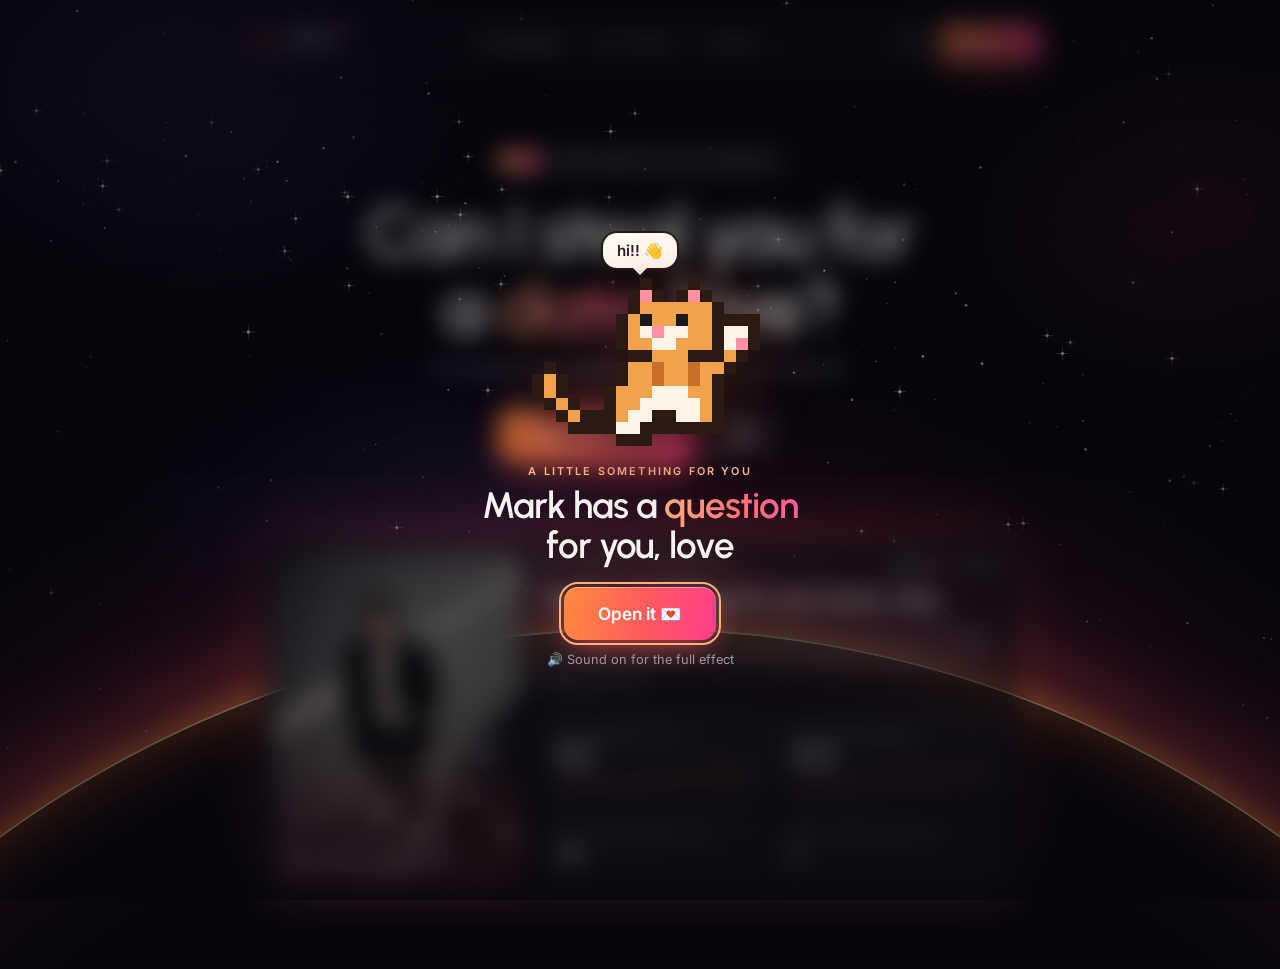
==== commit f8744e90: "Photo slideshow, any date, "see you" after the date is set, F tip from the cat - Builder: up to 10 p" ====
--- a/ask-her-out.html
+++ b/ask-her-out.html
@@ -477,6 +477,42 @@
         .missing { position: fixed; inset: 0; z-index: 40; display: grid; place-items: center; padding: 16px; text-align: center; }
         .missing .panel { transform: none; }
         .missing .btn { margin-top: 18px; }
+
+        /* Several photos: a slideshow that crossfades (tap or swipe for the next one) */
+        .me-photo.slides { touch-action: pan-y; cursor: pointer; }
+        .me-photo.slides img { position: absolute; inset: 0; opacity: 0; transition: opacity 1.1s ease, transform 6s ease; }
+        .me-photo.slides img.on { opacity: 1; }
+        .dots { position: absolute; right: 12px; bottom: 14px; z-index: 2; display: flex; gap: 5px; }
+        .dots button { width: 7px; height: 7px; padding: 0; border-radius: 99px; border: 0; cursor: pointer; background: rgba(255, 255, 255, 0.45); transition: width .3s, background .3s; }
+        .dots button[aria-current="true"] { width: 18px; background: #fff; }
+
+        /* "Pick a date" chip and its date field */
+        .day.pick span { width: 64px; }
+        .day.pick b { font-size: 1.05rem; line-height: 1.45; }
+        input[type="date"].field { color-scheme: dark; margin-top: 9px; }
+
+        /* After the date is locked in: "see you" instead of the question */
+        .set { margin-top: 26px; width: min(520px, 100%); display: flex; flex-direction: column; align-items: center; }
+        .set .sticker { width: 170px; height: 213px; transform: rotate(-3deg); animation: wobble 4s ease-in-out infinite; }
+        .set-list { width: 100%; display: grid; gap: 9px; margin-top: 20px; text-align: left; }
+        .set-row {
+            display: flex; align-items: center; gap: 12px; padding: 10px; border-radius: 18px;
+            border: 1px solid rgba(255, 255, 255, 0.13); background: rgba(22, 20, 28, 0.6);
+            backdrop-filter: blur(14px); -webkit-backdrop-filter: blur(14px);
+        }
+        .set-day { flex: none; width: 54px; padding: 7px 0; border-radius: 13px; text-align: center; background: var(--sun); box-shadow: 0 8px 22px -8px rgba(255, 90, 95, .85); }
+        .set-day small, .set-day em { display: block; font-size: .6rem; letter-spacing: .08em; text-transform: uppercase; font-style: normal; color: #ffe6e0; }
+        .set-day b { display: block; font-family: 'Urbanist', sans-serif; font-weight: 600; font-size: 1.3rem; line-height: 1.1; }
+        .set-info { min-width: 0; flex: 1; }
+        .set-info b { display: block; font-weight: 600; font-size: .95rem; }
+        .set-info span { display: block; font-size: .8rem; color: var(--muted); margin-top: 2px; }
+        .set-row .btn { flex: none; }
+        .set-actions { display: flex; gap: 9px; flex-wrap: wrap; justify-content: center; margin-top: 16px; }
+        @media (max-width: 480px) {
+            .set-row { flex-wrap: wrap; }
+            .set-row .set-btns { width: 100%; display: grid; grid-template-columns: 1fr 1fr; gap: 8px; }
+        }
+        .set-btns { display: flex; gap: 8px; }
     </style>
     <script>
         // Someone else's page from the public builder: hide Mark's words until theirs have loaded
@@ -676,15 +712,23 @@
 
         async function loadPage() {
             if (PREVIEW) {
-                try { return JSON.parse(localStorage.getItem('dp-preview')) || null; } catch { return null; }
-            }
-            const cols = 'id,slug,sender_name,pet_name,role,headline,lead,card_title,card_body,photo_path,song_id,calendar_email,cat_lines';
+                try {
+                    const d = JSON.parse(localStorage.getItem('dp-preview')) || null;
+                    if (d && !d.photo_urls) d.photo_urls = d.photo_url ? [d.photo_url] : [];
+                    return d;
+                } catch { return null; }
+            }
+            const cols = 'id,slug,sender_name,pet_name,role,headline,lead,card_title,card_body,photo_path,photo_paths,song_id,calendar_email,cat_lines';
             try {
                 const res = await fetch(`${SUPABASE_URL}/rest/v1/pages?slug=eq.${encodeURIComponent(SLUG)}&select=${cols}&limit=1`, { headers: { apikey: SUPABASE_KEY } });
                 if (!res.ok) return null;
                 const row = (await res.json())[0];
-                if (row && row.photo_path) row.photo_url = `${SUPABASE_URL}/storage/v1/object/public/photos/${row.photo_path}`;
-                return row || null;
+                if (!row) return null;
+                // Several photos play as a slideshow; older pages have just the one
+                const paths = row.photo_paths && row.photo_paths.length ? row.photo_paths : row.photo_path ? [row.photo_path] : [];
+                row.photo_urls = paths.map(p => `${SUPABASE_URL}/storage/v1/object/public/photos/${p}`);
+                row.photo_url = row.photo_urls[0] || '';
+                return row;
             } catch { return null; }
         }
 
@@ -746,7 +790,7 @@
             if (!PAGE.photo_url) {
                 $('.me-photo').remove();
                 $('.me-card').classList.add('no-photo');
-            }
+            } else if (PAGE.photo_urls.length > 1) slideshow(PAGE.photo_urls);
             document.title = PAGE.headline + ' 🌅';
             $('.me-photo img')?.setAttribute('alt', NAME);
 
@@ -764,6 +808,48 @@
                     </form>
                 </div>`);
             document.documentElement.classList.remove('custom-loading');
+        }
+
+        // Several photos on the card: crossfade every few seconds; tap, swipe or the dots for the next one
+        function slideshow(urls) {
+            const fig = $('.me-photo'), first = fig.querySelector('img');
+            fig.classList.add('slides');
+            const imgs = [first, ...urls.slice(1).map(u => {
+                const img = first.cloneNode();
+                img.src = u;
+                img.loading = 'lazy';
+                fig.insertBefore(img, fig.querySelector('figcaption'));
+                return img;
+            })];
+            imgs.forEach((img, i) => img.setAttribute('alt', `${NAME}, photo ${i + 1} of ${imgs.length}`));
+            const dots = document.createElement('div');
+            dots.className = 'dots';
+            imgs.forEach((_, i) => {
+                const b = document.createElement('button');
+                b.type = 'button';
+                b.setAttribute('aria-label', `Photo ${i + 1}`);
+                b.addEventListener('click', e => { e.stopPropagation(); show(i); });
+                dots.append(b);
+            });
+            fig.append(dots);
+            let at = 0, timer = null;
+            function show(i) {
+                at = (i + imgs.length) % imgs.length;
+                imgs.forEach((img, k) => img.classList.toggle('on', k === at));
+                dots.querySelectorAll('button').forEach((b, k) => b.setAttribute('aria-current', String(k === at)));
+                clearInterval(timer);
+                if (!matchMedia('(prefers-reduced-motion: reduce)').matches) timer = setInterval(() => show(at + 1), 4200);
+            }
+            let downX = null;
+            fig.addEventListener('pointerdown', e => { downX = e.clientX; });
+            fig.addEventListener('pointerup', e => {
+                if (downX == null) return;
+                const dx = e.clientX - downX;
+                downX = null;
+                if (e.target.closest('.dots')) return;
+                show(at + (dx > 40 ? -1 : 1));   // swipe right goes back; a tap or swipe left goes forward
+            });
+            show(0);
         }
 
         /* ================= Sky ================= */
@@ -1093,6 +1179,7 @@
 
         function closeModal(m) {
             m.classList.remove('open');
+            if (m.id === 'ticketModal') afterTicket();
             if (!document.querySelector('.modal.open')) document.body.classList.remove('modal-open');
             lastFocus?.focus?.({ preventScroll: true });
         }
@@ -1228,6 +1315,7 @@
         document.querySelectorAll('[data-yes]').forEach(b => b.addEventListener('click', sayYes));
 
         function sayYes() {
+            if (DATES.length) return openTicket(nextDate());   // the date is already set: show the ticket
             saidYes = true;
             playMusic();
             celebrate();
@@ -1269,6 +1357,13 @@
         const form = $('#planForm'), daysEl = $('#days'), otherTime = $('#otherTime');
         const submitBtn = $('#submitBtn'), formError = $('#formError'), emailEl = $('#email');
 
+        // Builder pages remember the dates locked in on this device, so the page turns into "see you" and they
+        // can change a date or add another. Mark's page doesn't (DATES stays empty there).
+        const DATES_KEY = PAGE && !PREVIEW ? 'dp-dates:' + PAGE.id : null;
+        let DATES = [];
+        if (DATES_KEY) { try { DATES = JSON.parse(localStorage.getItem(DATES_KEY)) || []; } catch {} }
+        let changing = null;   // the date being changed, 'new' for another date, null for the first one
+
         (function buildDays() {
             const today = new Date();
             for (let i = 1; i <= 21; i++) {
@@ -1280,10 +1375,39 @@
                 label.querySelector('input').setAttribute('aria-label', d.toLocaleDateString('en-US', { weekday: 'long', month: 'long', day: 'numeric' }));
                 daysEl.appendChild(label);
             }
+            if (!PAGE) return;
+            // Builder pages: any other date, from a date field (tomorrow up to two years out)
+            const iso = d => `${d.getFullYear()}-${String(d.getMonth() + 1).padStart(2, '0')}-${String(d.getDate()).padStart(2, '0')}`;
+            const label = document.createElement('label');
+            label.className = 'choice day pick';
+            label.innerHTML = '<input type="radio" name="day" value="other" aria-label="Pick another date"><span><small>Other</small><b>📅</b><em>date</em></span>';
+            daysEl.appendChild(label);
+            const field = document.createElement('input');
+            field.className = 'field hidden';
+            field.type = 'date';
+            field.id = 'otherDay';
+            field.setAttribute('aria-label', 'Pick a date');
+            field.min = iso(new Date(today.getFullYear(), today.getMonth(), today.getDate() + 1));
+            field.max = iso(new Date(today.getFullYear() + 2, today.getMonth(), today.getDate()));
+            daysEl.after(field);
         })();
 
+        // The "Other" day chip shows the date that was picked in it
+        function showPickedDay() {
+            const chip = form.querySelector('.day.pick span'), v = $('#otherDay')?.value;
+            if (!chip) return;
+            const [y, m, d] = (v || '').split('-').map(Number);
+            const dt = v ? new Date(y, m - 1, d) : null;
+            chip.innerHTML = dt ? `<small>${dt.toLocaleDateString('en-US', { weekday: 'short' })}</small><b>${d}</b><em>${dt.toLocaleDateString('en-US', { month: 'short' })}${y !== new Date().getFullYear() ? ` ’${String(y).slice(2)}` : ''}</em>`
+                : '<small>Other</small><b>📅</b><em>date</em>';
+        }
+
         function readForm() {
-            const day = form.querySelector('input[name="day"]:checked')?.value;
+            let day = form.querySelector('input[name="day"]:checked')?.value;
+            if (day === 'other') {
+                const f = $('#otherDay');
+                day = f.value && f.value >= f.min && f.value <= f.max ? f.value : '';
+            }
             const plan = form.querySelector('input[name="plan"]:checked')?.value;
             let time = form.querySelector('input[name="time"]:checked')?.value;
             if (time === 'other') time = otherTime.value;
@@ -1301,7 +1425,7 @@
 
         function refreshSubmit() {
             const need = missing(readForm());
-            submitBtn.textContent = need || 'Lock it in →';
+            submitBtn.textContent = need || (changing && changing !== 'new' ? 'Send the new plan →' : 'Lock it in →');
             submitBtn.classList.toggle('waiting', !!need);
             if (!need) formError.textContent = '';
         }
@@ -1311,6 +1435,11 @@
                 otherTime.classList.toggle('hidden', e.target.value !== 'other');
                 if (e.target.value === 'other') otherTime.focus();
             }
+            if (e.target.name === 'day' && $('#otherDay')) {
+                $('#otherDay').classList.toggle('hidden', e.target.value !== 'other');
+                if (e.target.value === 'other') { $('#otherDay').focus(); try { $('#otherDay').showPicker(); } catch {} }
+            }
+            if (e.target.id === 'otherDay') showPickedDay();
             if (e.target.name === 'plan') cat.react(pick((PAGE ? {
                 'Coffee ☕': [`coffee! ${NAME} knows the cutest café ☕`, 'cozy choice 🤎'],
                 'Dinner 🍝': [`dinner! ${NAME} said you can pick dessert 🍰`, 'ooh fancy 🍝'],
@@ -1329,6 +1458,25 @@
 
         let lastDate = null;
 
+        // A date from its parts, in her own local time (the old version mixed UTC and local time)
+        function withTimes(v) {
+            const [y, mo, d] = v.day.split('-').map(Number);
+            const [h, mi] = v.time.split(':').map(Number);
+            const start = new Date(y, mo - 1, d, h, mi);
+            return { ...v, start, end: new Date(start.getTime() + 2 * 3600000) };
+        }
+
+        function showTicket(v) {
+            lastDate = v;
+            $('#tWhen').textContent = v.start.toLocaleDateString('en-US', { weekday: 'short', month: 'short', day: 'numeric' });
+            $('#tTime').textContent = v.start.toLocaleTimeString('en-US', { hour: 'numeric', minute: '2-digit' });
+            $('#tPlan').textContent = v.plan;
+            const noteEl = $('#tNote');
+            noteEl.textContent = v.note ? `“${v.note}”` : '';
+            noteEl.classList.toggle('hidden', !v.note);
+            $('#gcalLink').href = googleCalendarUrl(v);
+        }
+
         form.addEventListener('submit', e => {
             e.preventDefault();
             const v = readForm();
@@ -1338,24 +1486,17 @@
                 return;
             }
 
-            // Build the date in her own local time (the old version mixed UTC and local time)
-            const [y, mo, d] = v.day.split('-').map(Number);
-            const [h, mi] = v.time.split(':').map(Number);
-            const start = new Date(y, mo - 1, d, h, mi);
-            lastDate = { ...v, start, end: new Date(start.getTime() + 2 * 3600000) };
-
-            $('#tWhen').textContent = start.toLocaleDateString('en-US', { weekday: 'short', month: 'short', day: 'numeric' });
-            $('#tTime').textContent = start.toLocaleTimeString('en-US', { hour: 'numeric', minute: '2-digit' });
-            $('#tPlan').textContent = v.plan;
-            const noteEl = $('#tNote');
-            noteEl.textContent = v.note ? `“${v.note}”` : '';
-            noteEl.classList.toggle('hidden', !v.note);
-            $('#gcalLink').href = googleCalendarUrl(lastDate);
-
+            const date = withTimes(v);
+            if (PAGE) {
+                // Visitors can't read answers back, so the page makes the id; a change points at the date it replaces
+                date.id = crypto.randomUUID();
+                date.replaces = changing && changing !== 'new' ? changing.id : null;
+            }
+            showTicket(date);
             openModal('ticketModal');
             celebrate();
-            cat.react(pick(['it\'s official!! 💕', PAGE ? `${NAME}'s going to be SO happy` : 'he\'s going to be SO happy', 'best. decision. ever.']), 4000);
-            PAGE ? saveAnswer() : sendToMark();
+            cat.react(pick(date.replaces ? ['new plan, who dis 😼', `${NAME} will love this one too`] : ['it\'s official!! 💕', PAGE ? `${NAME}'s going to be SO happy` : 'he\'s going to be SO happy', 'best. decision. ever.']), 4000);
+            PAGE ? saveAnswer(date) : sendToMark();
         });
 
         /* ================= Sending + calendar ================= */
@@ -1387,28 +1528,147 @@
         }
 
         // Builder pages save the answer in Supabase; the creator sees it on their dashboard
-        async function saveAnswer() {
-            const v = lastDate;
+        async function saveAnswer(v) {
             sendStatus.className = 'send-status';
-            if (PREVIEW) return void (sendStatus.textContent = 'This is a preview, so nothing was sent.');
+            if (PREVIEW) { sendStatus.textContent = 'This is a preview, so nothing was sent.'; return keepDate(v); }
             sendStatus.textContent = `Sending to ${NAME}…`;
             try {
                 const res = await fetch(`${SUPABASE_URL}/rest/v1/answers`, {
                     method: 'POST',
                     headers: { apikey: SUPABASE_KEY, 'Content-Type': 'application/json', Prefer: 'return=minimal' },
                     body: JSON.stringify({
-                        page_id: PAGE.id, day: v.day, time: v.time, starts_at: v.start.toISOString(), plan: v.plan,
+                        id: v.id, replaces: v.replaces || null, page_id: PAGE.id, day: v.day, time: v.time, starts_at: v.start.toISOString(), plan: v.plan,
                         email: v.email, note: v.note || null, timezone: Intl.DateTimeFormat().resolvedOptions().timeZone || null
                     })
                 });
                 if (!res.ok) throw new Error(res.status);
                 sendStatus.className = 'send-status ok';
-                sendStatus.textContent = `✓ Sent to ${NAME}. They're probably screaming right now.`;
+                sendStatus.textContent = v.replaces ? `✓ Sent to ${NAME}. They'll see the new plan.` : `✓ Sent to ${NAME}. They're probably screaming right now.`;
+                keepDate(v);
             } catch {
                 sendStatus.className = 'send-status err';
                 sendStatus.innerHTML = `Couldn't reach ${NAME}. <button type="button">Try again</button>`;
-                sendStatus.querySelector('button').addEventListener('click', saveAnswer);
-            }
+                sendStatus.querySelector('button').addEventListener('click', () => saveAnswer(v));
+            }
+        }
+
+        /* ================= After the date is locked in: "see you" ================= */
+        // Only dates that really reached them are kept. A change replaces the date it was made from.
+        function keepDate(v) {
+            const entry = { id: v.id, day: v.day, time: v.time, plan: v.plan, email: v.email, note: v.note };
+            const i = v.replaces ? DATES.findIndex(d => d.id === v.replaces) : -1;
+            if (i >= 0) DATES[i] = entry; else DATES.push(entry);
+            if (DATES_KEY) { try { localStorage.setItem(DATES_KEY, JSON.stringify(DATES)); } catch {} }
+            changing = null;
+            if (!$('#ticketModal').classList.contains('open')) renderSet();
+        }
+
+        // Called when the ticket closes
+        function afterTicket() {
+            if (DATES.length) renderSet();
+        }
+
+        const sortedDates = () => DATES.map(withTimes).sort((a, b) => a.start - b.start);
+        function nextDate() {
+            const list = sortedDates(), now = new Date();
+            return list.find(d => d.end > now) || list[list.length - 1];
+        }
+
+        function renderSet() {
+            if (!PAGE || !DATES.length) return;
+            saidYes = true;
+            const pet = PAGE.pet_name || 'love';
+            const next = nextDate(), now = new Date();
+            const midnight = d => new Date(d.getFullYear(), d.getMonth(), d.getDate());
+            const days = Math.round((midnight(next.start) - midnight(now)) / 864e5);
+            const past = next.end <= now;
+            const whenLong = next.start.toLocaleDateString('en-US', { weekday: 'long', month: 'long', day: 'numeric' });
+            const timeText = next.start.toLocaleTimeString('en-US', { hour: 'numeric', minute: '2-digit' });
+
+            // The question becomes "see you"
+            const [before, word, after] = past ? ['Let\'s do it ', 'again', `, ${pet}?`]
+                : days === 0 ? ['See you ', next.start.getHours() >= 17 ? 'tonight' : 'today', `, ${pet}`]
+                : days === 1 ? ['See you ', 'tomorrow', `, ${pet}`] : ['See you ', 'soon', `, ${pet}`];
+            const h1 = $('#headline'), glowWord = document.createElement('span');
+            glowWord.textContent = word;
+            h1.textContent = '';
+            h1.append(before, glowWord, after);
+            $('#leadText').textContent = past ? `That was a good one. ${NAME} is already planning the next.`
+                : `${whenLong} at ${timeText} · ${next.plan}. ` + (days === 0 ? 'Today\'s the day!' : days === 1 ? `${NAME} can't wait.` : `${days} days to go. ${NAME}'s counting.`);
+            $('.badge em').textContent = '✓';
+            $('.badge').lastChild.textContent = ` Your date with ${NAME} is set ›`;
+            $('.answer').classList.add('hidden');
+            $('#noTalk').classList.add('hidden');
+            $('.nav [data-yes]').textContent = 'Our date 🎟';
+            document.title = `See you soon 🌅 · ${NAME}`;
+
+            let box = $('#dateSet');
+            if (!box) {
+                box = document.createElement('section');
+                box.className = 'set';
+                box.id = 'dateSet';
+                box.setAttribute('aria-label', 'Your date');
+                box.innerHTML = `<img class="sticker" src="${ROOT}Pics/cat-picnic.jpg" alt="Two cats having a picnic, with “us?” between them" width="399" height="501">
+                    <div class="set-list"></div>
+                    <div class="set-actions"><button class="btn btn-glass" type="button" data-add>＋ Add another date</button></div>`;
+                box.querySelector('[data-add]').addEventListener('click', () => openPlanner(null));
+                $('.answer').after(box);
+            }
+            const list = box.querySelector('.set-list');
+            list.innerHTML = '';
+            for (const d of sortedDates()) {
+                const row = document.createElement('div');
+                row.className = 'set-row';
+                row.innerHTML = `<div class="set-day"><small></small><b></b><em></em></div><div class="set-info"><b></b><span></span></div>
+                    <div class="set-btns"><button class="btn btn-sun btn-small" type="button" data-ticket>Ticket 🎟</button><button class="btn btn-glass btn-small" type="button" data-change>Change</button></div>`;
+                row.querySelector('.set-day small').textContent = d.start.toLocaleDateString('en-US', { weekday: 'short' });
+                row.querySelector('.set-day b').textContent = d.start.getDate();
+                row.querySelector('.set-day em').textContent = d.start.toLocaleDateString('en-US', { month: 'short' });
+                row.querySelector('.set-info b').textContent = d.plan;
+                row.querySelector('.set-info span').textContent = d.start.toLocaleDateString('en-US', { weekday: 'long', month: 'short', day: 'numeric' }) + ' · ' + d.start.toLocaleTimeString('en-US', { hour: 'numeric', minute: '2-digit' });
+                row.querySelector('[data-ticket]').addEventListener('click', () => openTicket(d));
+                row.querySelector('[data-change]').addEventListener('click', () => openPlanner(d));
+                list.append(row);
+            }
+        }
+
+        function openTicket(d) {
+            showTicket(d);
+            sendStatus.className = 'send-status ok';
+            sendStatus.textContent = `✓ ${NAME} has this one.`;
+            openModal('ticketModal');
+        }
+
+        // The planner again: to change a date (filled in with it) or to add another one
+        function openPlanner(d) {
+            changing = d || 'new';
+            form.reset();
+            otherTime.classList.add('hidden');
+            const otherDay = $('#otherDay');
+            otherDay.classList.add('hidden');
+            emailEl.value = (d || DATES[DATES.length - 1] || {}).email || '';
+            if (d) {
+                const chip = form.querySelector(`input[name="day"][value="${d.day}"]`);
+                if (chip) chip.checked = true;
+                else if (d.day >= otherDay.min && d.day <= otherDay.max) {
+                    form.querySelector('input[name="day"][value="other"]').checked = true;
+                    otherDay.value = d.day;
+                    otherDay.classList.remove('hidden');
+                }
+                const plan = [...form.querySelectorAll('input[name="plan"]')].find(r => r.value === d.plan);
+                if (plan) plan.checked = true;
+                const time = [...form.querySelectorAll('input[name="time"]')].find(r => r.value === d.time);
+                if (time) time.checked = true;
+                else { form.querySelector('input[name="time"][value="other"]').checked = true; otherTime.value = d.time; otherTime.classList.remove('hidden'); }
+                $('#note').value = d.note || '';
+            }
+            showPickedDay();
+            const pet = PAGE.pet_name || 'love';
+            $('#planTitle').textContent = d ? 'Change of plans? 💕' : 'Another date? Yes please 💕';
+            $('#planModal .sub').textContent = d ? `Pick the new plan, ${pet}. ${NAME} gets it right away.` : `Pick one more, ${pet}. ${NAME} will be thrilled.`;
+            formError.textContent = '';
+            refreshSubmit();
+            openModal('planModal');
         }
 
         const pad = n => String(n).padStart(2, '0');
@@ -1483,12 +1743,17 @@
             'you make the stars shine brighter ✨', "i'm just a cat but i ship it", `${n} talks about you. a lot. i would know.`,
             'hopeless romantic. certified.', 'did you see that shooting star? make a wish 🌠', `${n} knows your coffee order by heart ☕`
         ];
+        // On a computer the cat mentions fullscreen (F). Not on phones, and not in the builder's preview.
+        const FULLSCREEN_LINE = 'on a computer? press F for fullscreen ✨';
+        const ON_PC = !PREVIEW && matchMedia('(hover: hover) and (pointer: fine)').matches;
+        if (ON_PC) CAT_LINES.push(FULLSCREEN_LINE);
         const CAT_NO_LINES = ['hehe, it\'s scared of you', 'that button has trust issues', 'try the pink one 👉', 'wrong one, cutie'];
         const CAT_YES_LINES = ['YAYYY I KNEW IT 💕', PAGE ? `${n}'s going to be SO happy` : 'he\'s going to be SO happy', 'best. decision. ever. 🎉'];
         const CAT_AFTER_LINES = [
             'can i come too? no? okay 🥲', 'wear something comfy, you\'ll laugh a lot', PAGE ? `${n}'s already planning the next one` : 'he\'s already planning the next one',
             'pick dessert. trust me 🍰', 'you two are still so cute. i said what i said.', 'don\'t forget to save the date 📅'
         ];
+        if (ON_PC) CAT_AFTER_LINES.push(FULLSCREEN_LINE);
 
         const cat = (() => {
             const el = $('#cat'), cv = el.querySelector('canvas'), g = cv.getContext('2d'), bubble = $('#bubble');
@@ -1676,7 +1941,11 @@
                 state = 'sit'; until = Infinity;
                 setInterval(() => talk(nextLine()), 9000);
             }
-            const hello = (ms = 2600) => setTimeout(() => talk(PAGE ? `hi! 👋 i'm ${n}'s wingcat` : 'hi! 👋 i\'m his wingcat', 3500), ms);
+            const hello = (ms = 2600) => {
+                setTimeout(() => talk(PAGE ? `hi! 👋 i'm ${n}'s wingcat` : 'hi! 👋 i\'m his wingcat', 3500), ms);
+                // Then, on a computer, a tip: F for fullscreen
+                if (ON_PC) setTimeout(() => react(FULLSCREEN_LINE, 4200), ms + 4200);
+            };
             // After the welcome, the little cat starts at the bottom centre, clear of the question and the buttons
             function arrive() {
                 const { w, h } = size();
@@ -1710,6 +1979,19 @@
             });
             setTimeout(() => $('#welcomeBtn').focus({ preventScroll: true }), 60);
         }
+
+        // Coming back after the date is set: the page opens straight on "see you"
+        if (DATES.length) {
+            renderSet();
+            const title = $('#welcomeTitle');
+            if (title) {
+                const grad = document.createElement('span');
+                grad.className = 'grad';
+                grad.textContent = 'see you';
+                title.textContent = '';
+                title.append(`${NAME} can't wait to `, grad, `, ${PAGE.pet_name || 'love'}`);
+            }
+        }
     })();
     </script>
 </body>
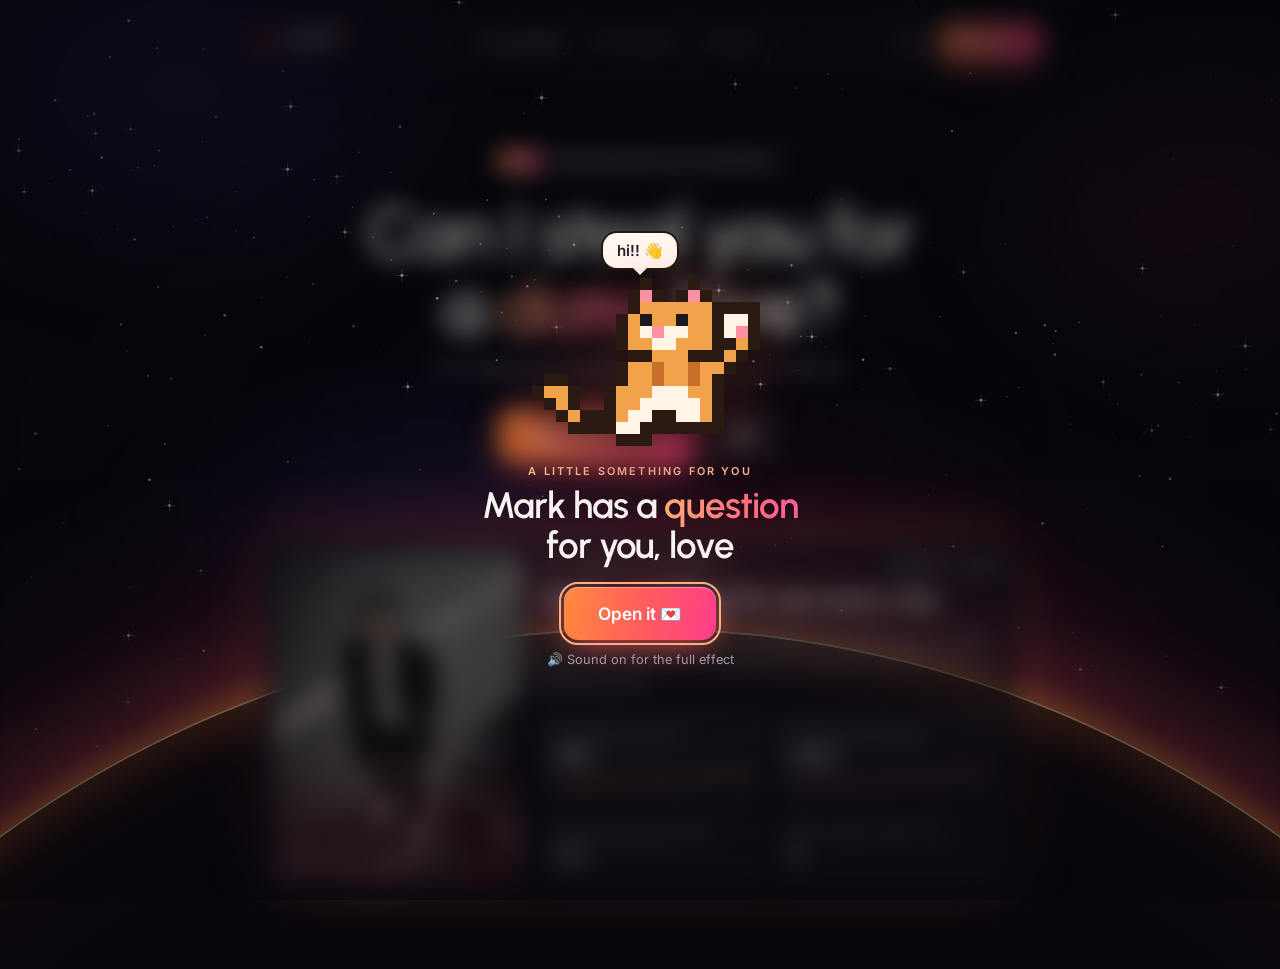
==== commit 9817f20d: "Planner: reach every day and the date picker on a computer The day cards only scroll by swiping, so " ====
--- a/ask-her-out.html
+++ b/ask-her-out.html
@@ -490,6 +490,22 @@
         .day.pick span { width: 64px; }
         .day.pick b { font-size: 1.05rem; line-height: 1.45; }
         input[type="date"].field { color-scheme: dark; margin-top: 9px; }
+        .day-head { display: flex; align-items: flex-end; justify-content: space-between; gap: 10px; }
+        .pick-date {
+            margin-bottom: 7px; padding: 6px 12px; border-radius: 99px; font-size: .78rem; font-weight: 600; cursor: pointer; white-space: nowrap;
+            color: #ffd0b8; border: 1px solid rgba(255, 120, 95, 0.55); background: rgba(255, 90, 95, 0.12); transition: background .2s;
+        }
+        .pick-date:hover { background: rgba(255, 90, 95, 0.22); }
+        .chips-wrap { position: relative; }
+        .chip-arrow {
+            position: absolute; top: 50%; z-index: 2; width: 32px; height: 32px; margin-top: -19px; border-radius: 50%; display: none;
+            font-size: 1.2rem; line-height: 1; cursor: pointer; color: #fff; border: 1px solid rgba(255, 255, 255, 0.2);
+            background: rgba(28, 25, 34, 0.92); box-shadow: 0 6px 16px rgba(0, 0, 0, 0.5); transition: opacity .2s;
+        }
+        .chip-arrow.prev { left: -8px; }
+        .chip-arrow.next { right: -8px; }
+        .chip-arrow.off { opacity: 0; pointer-events: none; }
+        @media (hover: hover) and (pointer: fine) { .chip-arrow { display: grid; place-items: center; } }
 
         /* After the date is locked in: "see you" instead of the question */
         .set { margin-top: 26px; width: min(520px, 100%); display: flex; flex-direction: column; align-items: center; }
@@ -1390,6 +1406,54 @@
             field.min = iso(new Date(today.getFullYear(), today.getMonth(), today.getDate() + 1));
             field.max = iso(new Date(today.getFullYear() + 2, today.getMonth(), today.getDate()));
             daysEl.after(field);
+
+            // On a computer the day cards can't be swiped, so: a "Pick a date" button that's always in view,
+            // arrows at the ends of the row, and the mouse wheel scrolls it sideways
+            const pickBtn = document.createElement('button');
+            pickBtn.type = 'button';
+            pickBtn.className = 'pick-date';
+            pickBtn.textContent = '📅 Pick a date';
+            pickBtn.addEventListener('click', () => {
+                const radio = label.querySelector('input');
+                radio.checked = true;
+                radio.dispatchEvent(new Event('change', { bubbles: true }));
+                daysEl.scrollTo({ left: daysEl.scrollWidth, behavior: 'smooth' });   // the Other date card is last
+            });
+            const head = document.createElement('div');
+            head.className = 'day-head';
+            $('#dayLabel').before(head);
+            head.append($('#dayLabel'), pickBtn);
+
+            const wrap = document.createElement('div');
+            wrap.className = 'chips-wrap';
+            daysEl.before(wrap);
+            wrap.append(daysEl);
+            const arrows = ['prev', 'next'].map(dir => {
+                const b = document.createElement('button');
+                b.type = 'button';
+                b.className = 'chip-arrow ' + dir;
+                b.textContent = dir === 'prev' ? '‹' : '›';
+                b.tabIndex = -1;   // keyboard users move with the arrow keys inside the radio group
+                b.setAttribute('aria-hidden', 'true');
+                b.addEventListener('click', () => daysEl.scrollBy({ left: (dir === 'prev' ? -1 : 1) * daysEl.clientWidth * 0.75, behavior: 'smooth' }));
+                wrap.append(b);
+                return b;
+            });
+            const edges = () => {
+                // The row snaps to its cards, so its ends are within the side padding, not exactly at 0
+                arrows[0].classList.toggle('off', daysEl.scrollLeft < 30);
+                arrows[1].classList.toggle('off', daysEl.scrollLeft + daysEl.clientWidth > daysEl.scrollWidth - 30);
+            };
+            daysEl.addEventListener('scroll', edges, { passive: true });
+            addEventListener('resize', edges);
+            daysEl.addEventListener('wheel', e => {
+                if (Math.abs(e.deltaY) <= Math.abs(e.deltaX) || daysEl.scrollWidth <= daysEl.clientWidth) return;
+                e.preventDefault();
+                daysEl.scrollBy({ left: e.deltaY * 1.4 });
+            }, { passive: false });
+            requestAnimationFrame(edges);
+            // The planner is hidden at first, so check the ends again whenever it opens
+            new MutationObserver(edges).observe($('#planModal'), { attributes: true, attributeFilter: ['class'] });
         })();
 
         // The "Other" day chip shows the date that was picked in it
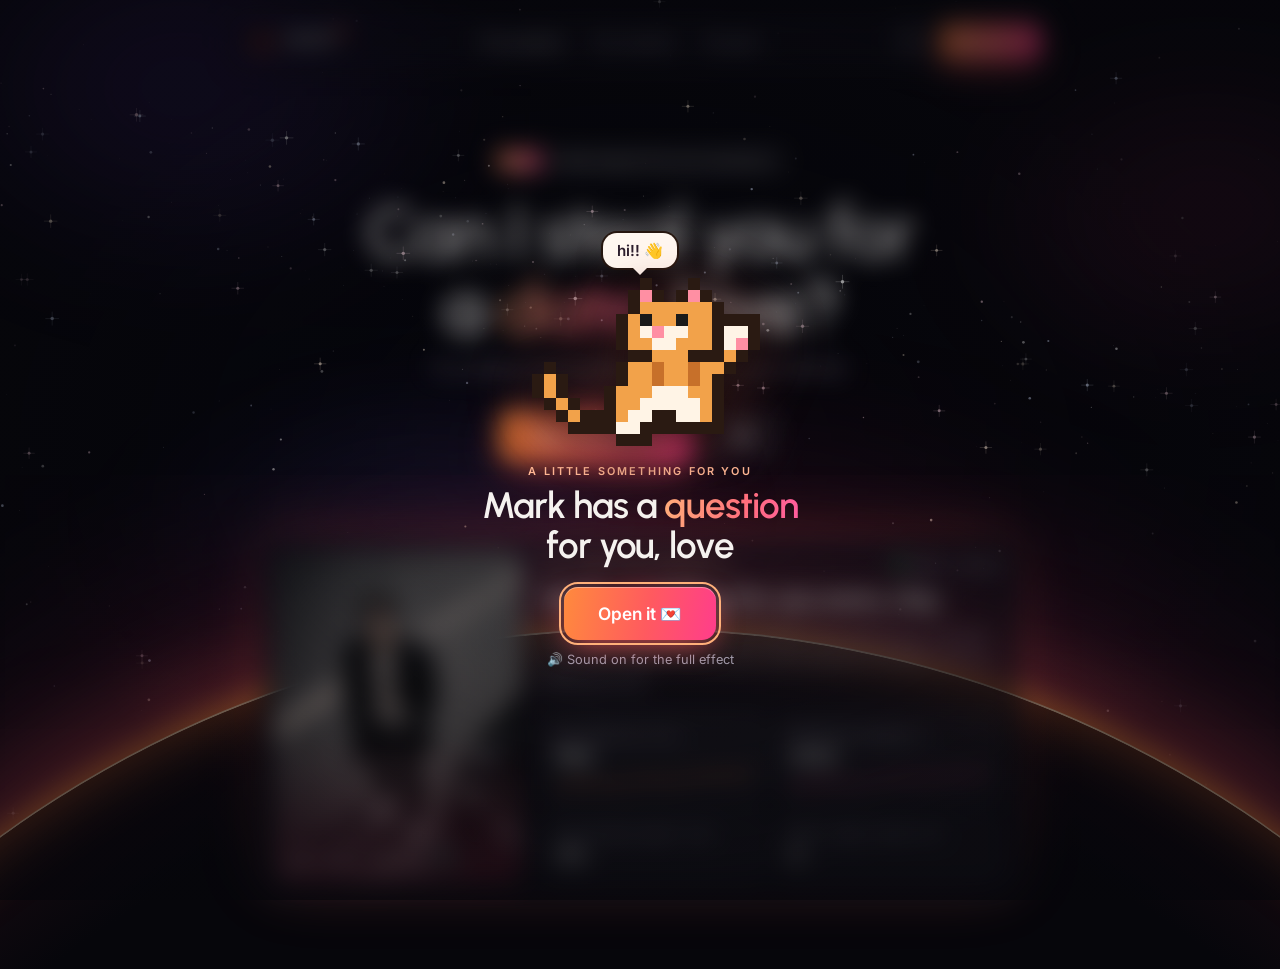
==== commit 27a1fcc1: "Planner: Other date card first in the row Mark's idea: put Other date at the start so it's visible w" ====
--- a/ask-her-out.html
+++ b/ask-her-out.html
@@ -490,12 +490,6 @@
         .day.pick span { width: 64px; }
         .day.pick b { font-size: 1.05rem; line-height: 1.45; }
         input[type="date"].field { color-scheme: dark; margin-top: 9px; }
-        .day-head { display: flex; align-items: flex-end; justify-content: space-between; gap: 10px; }
-        .pick-date {
-            margin-bottom: 7px; padding: 6px 12px; border-radius: 99px; font-size: .78rem; font-weight: 600; cursor: pointer; white-space: nowrap;
-            color: #ffd0b8; border: 1px solid rgba(255, 120, 95, 0.55); background: rgba(255, 90, 95, 0.12); transition: background .2s;
-        }
-        .pick-date:hover { background: rgba(255, 90, 95, 0.22); }
         .chips-wrap { position: relative; }
         .chip-arrow {
             position: absolute; top: 50%; z-index: 2; width: 32px; height: 32px; margin-top: -19px; border-radius: 50%; display: none;
@@ -1397,7 +1391,7 @@
             const label = document.createElement('label');
             label.className = 'choice day pick';
             label.innerHTML = '<input type="radio" name="day" value="other" aria-label="Pick another date"><span><small>Other</small><b>📅</b><em>date</em></span>';
-            daysEl.appendChild(label);
+            daysEl.prepend(label);   // first, so it's in view without scrolling
             const field = document.createElement('input');
             field.className = 'field hidden';
             field.type = 'date';
@@ -1407,23 +1401,7 @@
             field.max = iso(new Date(today.getFullYear() + 2, today.getMonth(), today.getDate()));
             daysEl.after(field);
 
-            // On a computer the day cards can't be swiped, so: a "Pick a date" button that's always in view,
-            // arrows at the ends of the row, and the mouse wheel scrolls it sideways
-            const pickBtn = document.createElement('button');
-            pickBtn.type = 'button';
-            pickBtn.className = 'pick-date';
-            pickBtn.textContent = '📅 Pick a date';
-            pickBtn.addEventListener('click', () => {
-                const radio = label.querySelector('input');
-                radio.checked = true;
-                radio.dispatchEvent(new Event('change', { bubbles: true }));
-                daysEl.scrollTo({ left: daysEl.scrollWidth, behavior: 'smooth' });   // the Other date card is last
-            });
-            const head = document.createElement('div');
-            head.className = 'day-head';
-            $('#dayLabel').before(head);
-            head.append($('#dayLabel'), pickBtn);
-
+            // On a computer the day cards can't be swiped, so: arrows at the ends of the row, and the mouse wheel scrolls it sideways
             const wrap = document.createElement('div');
             wrap.className = 'chips-wrap';
             daysEl.before(wrap);
